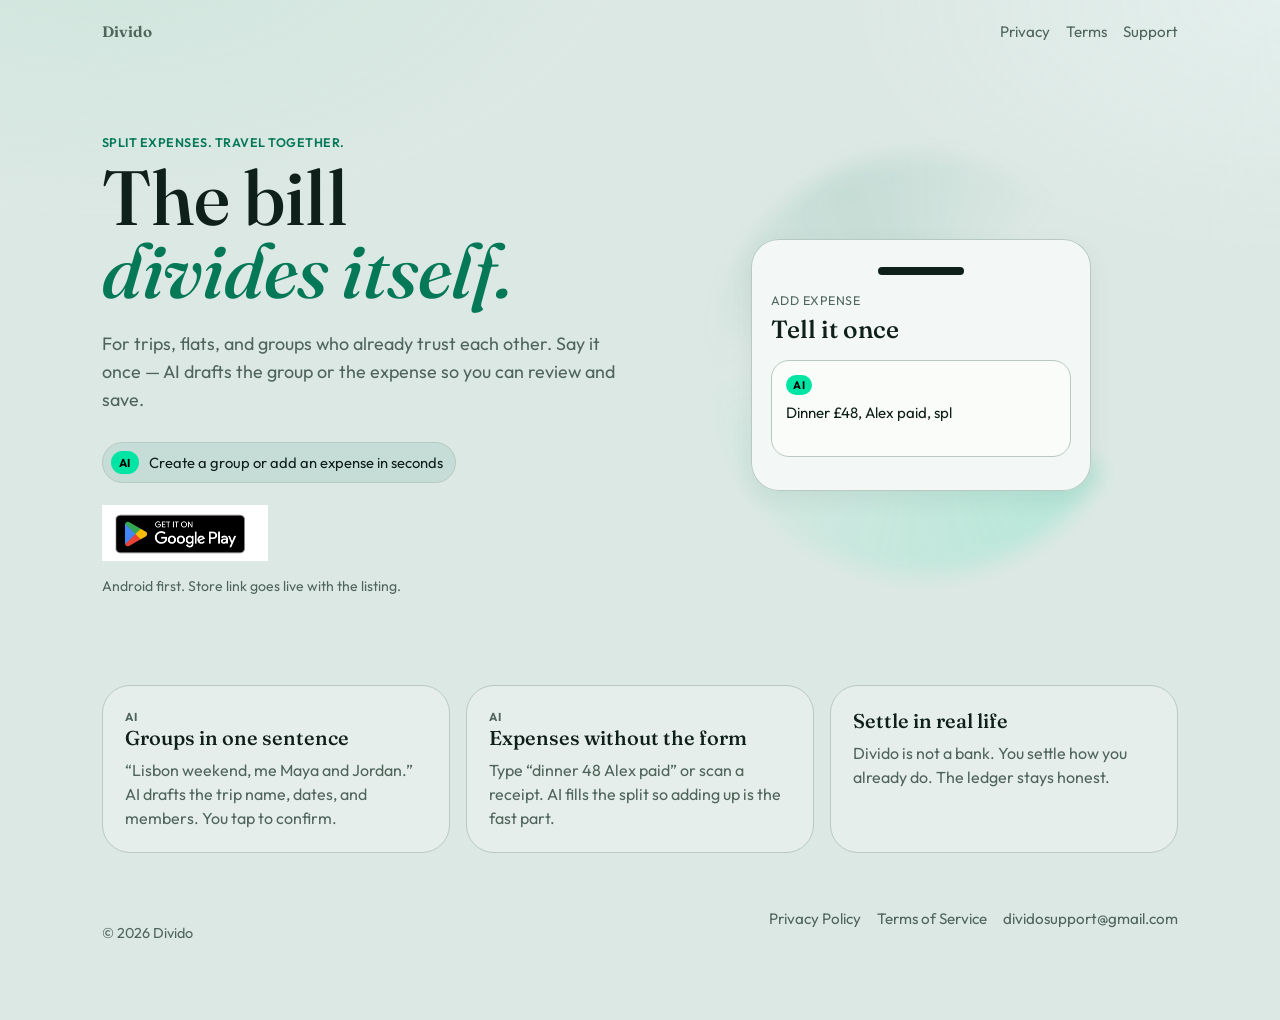
==== index.html @ 150882b4 "Use the official Google Play badge on the landing page. Co-authored-by: Cursor <cursoragent@cursor.c" ====
<!DOCTYPE html>
<html lang="en">
  <head>
    <meta charset="utf-8" />
    <meta name="viewport" content="width=device-width, initial-scale=1" />
    <title>Divido — Split expenses. Travel together.</title>
    <meta
      name="description"
      content="Divido is a bill-splitting app for trips, flats, and groups. Split fairly. Settle outside the app."
    />
    <link rel="preconnect" href="https://fonts.googleapis.com" />
    <link rel="preconnect" href="https://fonts.gstatic.com" crossorigin />
    <link
      href="https://fonts.googleapis.com/css2?family=Fraunces:opsz,wght@9..144,520;9..144,640&family=Outfit:wght@400;500;600&display=swap"
      rel="stylesheet"
    />
    <script type="module" crossorigin src="/assets/index-CpIBKM9p.js"></script>
    <link rel="stylesheet" crossorigin href="/assets/index-DU4WH958.css">
  </head>
  <body>
    <div id="root"></div>
  </body>
</html>
---- assets/index-DU4WH958.css ----
:root{--bg: #dce8e4;--bg-mid: #cfe6dd;--bg-soft: #e3efec;--raised: #eaf2ef;--surface: #f3f8f6;--surface-strong: #fafcfa;--surface-muted: #cddcd6;--ink: #0f1f1a;--muted: #4f655c;--line: #b7c9c1;--primary: #047857;--mint: #00e5a3;--cta-label: #000000;--accent-soft: rgba(4, 120, 87, .1);--glass: rgba(234, 242, 239, .72);--shadow: #2f4a40;--max: 1120px}*{box-sizing:border-box}html,body{margin:0;min-height:100%;background:radial-gradient(920px 520px at 8% -8%,var(--bg-mid),transparent 58%),radial-gradient(820px 480px at 100% 0%,var(--bg-soft),transparent 52%),var(--bg);color:var(--ink);font-family:Outfit,system-ui,sans-serif}#root{min-height:100vh}a{color:var(--primary)}.page{max-width:var(--max);margin:0 auto;padding:22px 22px 64px}.nav{display:flex;align-items:center;justify-content:space-between;gap:16px}.mark{font-family:Fraunces,Georgia,serif;font-size:1.45rem;font-weight:640;color:var(--ink);text-decoration:none}.nav nav,.foot nav{display:flex;flex-wrap:wrap;gap:16px}.nav a,.foot a{color:var(--muted);text-decoration:none;font-size:.95rem}.nav a:hover,.foot a:hover{color:var(--ink)}.hero{display:grid;grid-template-columns:1fr 1fr;gap:48px;align-items:center;padding:64px 0 48px}.eyebrow{margin:0 0 12px;letter-spacing:.04em;text-transform:uppercase;font-size:.78rem;color:var(--primary);font-weight:600}h1{margin:0;font-family:Fraunces,Georgia,serif;font-size:clamp(2.7rem,6vw,5.1rem);line-height:.95;font-weight:520}h1 span{display:block;font-style:italic;color:var(--primary)}.lede{max-width:34rem;margin:22px 0 28px;font-size:1.12rem;line-height:1.55;color:var(--muted)}.cta-note{margin:12px 0 0;color:var(--muted);font-size:.88rem}.ai-pill{display:inline-flex;align-items:center;gap:10px;margin:0 0 22px;padding:8px 12px 8px 8px;border-radius:999px;background:var(--accent-soft);border:1px solid var(--line);color:var(--ink);font-size:.92rem}.ai-pill span{padding:4px 8px;border-radius:999px;background:var(--mint);color:var(--cta-label);font-size:.72rem;font-weight:700;letter-spacing:.04em;text-transform:uppercase}.point-kicker{margin:0 0 8px;color:var(--primary);font-size:.72rem;font-weight:700;letter-spacing:.06em;text-transform:uppercase}.play-link{display:inline-flex;line-height:0}.play-link.soon{cursor:default}.play-badge{height:56px;width:auto;display:block}.scene{position:relative;min-height:520px;display:grid;place-items:center}.orbit{position:absolute;width:420px;height:420px;border-radius:50%;background:conic-gradient(from 120deg,rgba(0,229,163,.18),transparent 42%,rgba(4,120,87,.1),transparent 78%);filter:blur(10px);animation:spin 18s linear infinite}.phone{position:relative;width:min(100%,340px);padding:28px 20px 22px;border-radius:28px;background:var(--surface);box-shadow:0 8px 22px #2f4a4014,inset 0 0 0 1px var(--line)}.notch{width:86px;height:8px;margin:0 auto 18px;border-radius:99px;background:#0f1f1a}.scene-kicker{margin:0;color:var(--muted);font-size:.78rem;letter-spacing:.04em;text-transform:uppercase}.scene-title{margin:6px 0 16px;font-family:Fraunces,Georgia,serif;font-size:1.55rem;font-weight:520}.composer{position:relative;min-height:92px;padding:12px 14px 14px;border-radius:18px;background:var(--surface-strong);border:1px solid var(--line)}.composer-label{display:inline-block;margin-bottom:8px;padding:3px 7px;border-radius:999px;background:var(--mint);color:var(--cta-label);font-size:.68rem;font-weight:700;letter-spacing:.05em;text-transform:uppercase}.composer p{margin:0;min-height:2.6em;color:var(--ink);font-size:.94rem;line-height:1.35}.caret{display:inline-block;width:2px;height:.95em;margin-left:1px;background:var(--primary);vertical-align:text-bottom;opacity:0}.caret.on{animation:blink .7s steps(1) infinite}.think{display:none;align-items:center;gap:6px;margin-top:10px;color:var(--muted);font-size:.78rem}.composer.think .think{display:flex}.think b{width:6px;height:6px;border-radius:50%;background:var(--primary);animation:pulse .9s ease-in-out infinite}.think b:nth-child(2){animation-delay:.12s;background:var(--mint)}.think b:nth-child(3){animation-delay:.24s}.think em{font-style:normal}.draft{display:grid;grid-template-columns:1fr 1fr;gap:8px;margin-top:12px;max-height:0;opacity:0;overflow:hidden;transition:max-height .45s ease,opacity .35s ease,margin .35s ease}.draft.show{max-height:180px;opacity:1}.field{padding:8px 10px;border-radius:14px;background:var(--raised);border:1px solid var(--line);transform:translateY(8px);opacity:0}.draft.show .field{animation:pop .45s ease forwards}.field small{display:block;color:var(--muted);font-size:.68rem;letter-spacing:.04em;text-transform:uppercase}.field strong{display:block;margin-top:2px;font-size:.86rem;font-weight:600}.shares{display:grid;gap:8px;margin-top:0;max-height:0;opacity:0;overflow:hidden;transition:max-height .4s ease,opacity .35s ease,margin .35s ease}.shares.show{margin-top:12px;max-height:180px;opacity:1}.share{display:flex;align-items:center;gap:10px;padding:8px 10px;border-radius:14px;background:var(--accent-soft);transform:translateY(8px);opacity:0}.shares.show .share{animation:pop .4s ease forwards}.shares.show .share-b{animation-delay:.1s}.shares.show .share-c{animation-delay:.2s}.share em{width:28px;height:28px;display:grid;place-items:center;border-radius:50%;background:var(--ink);color:var(--surface-strong);font-style:normal;font-size:.8rem}.share-b em{background:var(--primary)}.share-c em{background:var(--surface-muted);color:var(--ink)}.share span{display:flex;flex:1;justify-content:space-between;font-size:.9rem}.points{display:grid;grid-template-columns:repeat(3,1fr);gap:16px;margin-top:12px}.points article{padding:22px;border-radius:28px;background:var(--glass);border:1px solid var(--line)}.points h2{margin:0 0 8px;font-family:Fraunces,Georgia,serif;font-size:1.25rem;font-weight:520}.points p{margin:0;color:var(--muted);line-height:1.5}.foot{display:flex;justify-content:space-between;gap:16px;flex-wrap:wrap;margin-top:56px;color:var(--muted);font-size:.9rem}@keyframes spin{to{transform:rotate(1turn)}}@keyframes blink{50%{opacity:1}}@keyframes pulse{0%,to{transform:translateY(0);opacity:.35}50%{transform:translateY(-3px);opacity:1}}@keyframes pop{to{opacity:1;transform:translateY(0)}}@media(prefers-reduced-motion:reduce){.orbit,.caret,.think b,.draft.show .field,.shares.show .share{animation:none!important}.draft,.shares,.field,.share{opacity:1;max-height:none;transform:none}}@media(max-width:860px){.hero,.points{grid-template-columns:1fr}.hero{padding-top:36px}.scene{min-height:0}}
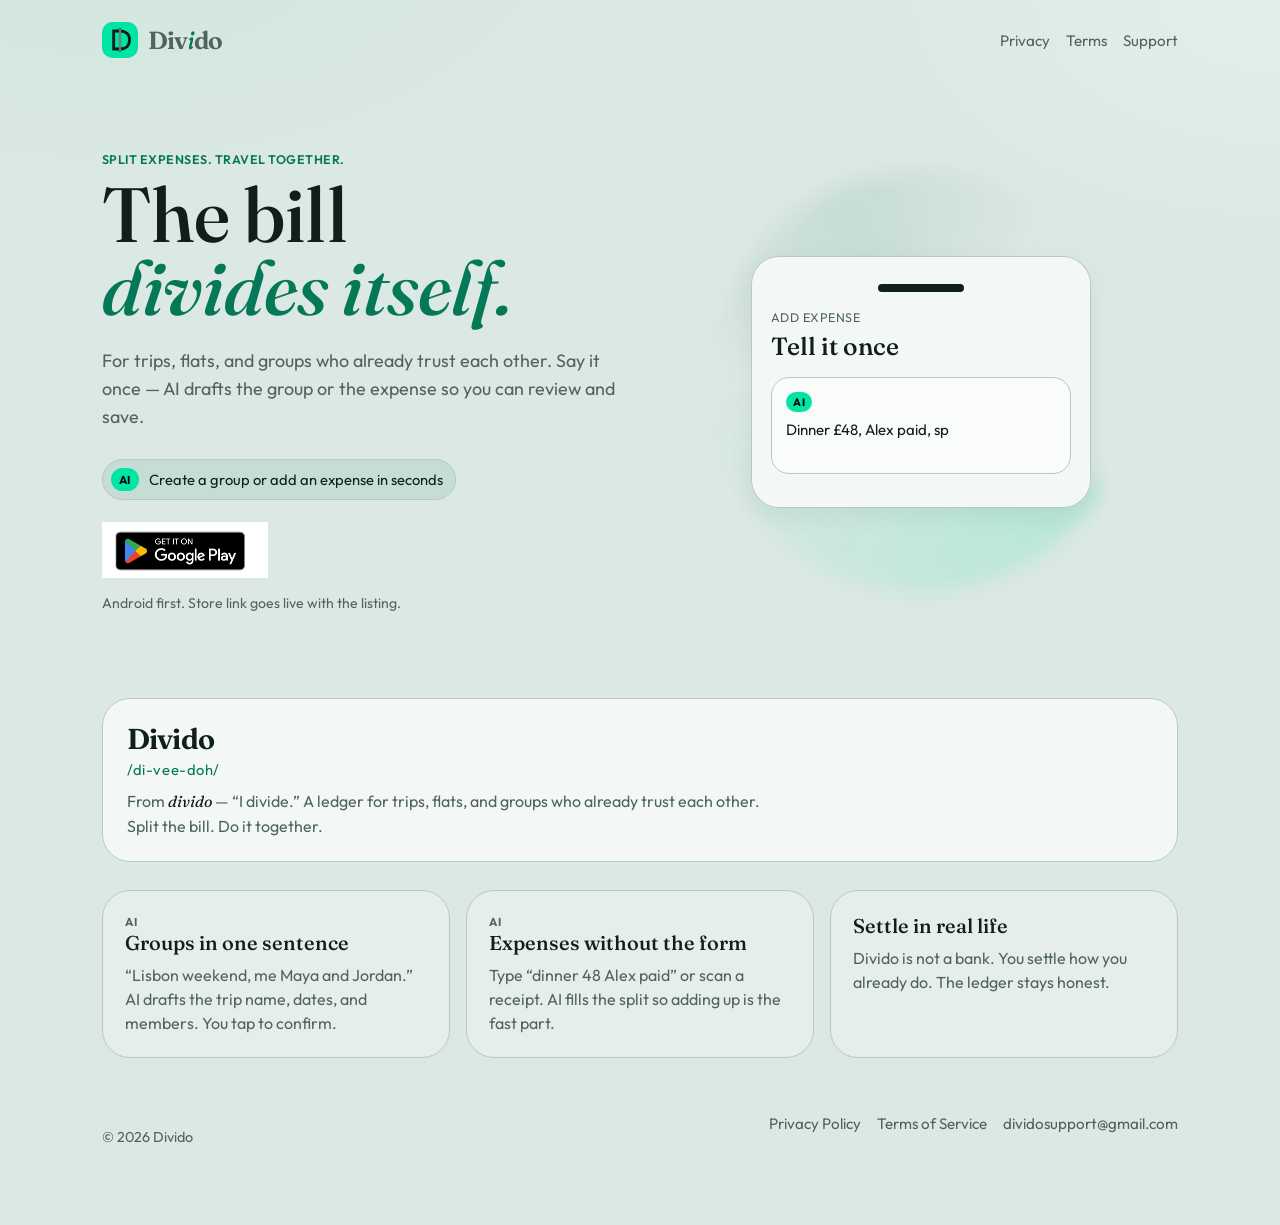
==== commit 5c71a7d0: "Add a split-D logo and define Divido on the landing page. Co-authored-by: Cursor <cursoragent@cursor" ====
--- a/index.html
+++ b/index.html
@@ -14,8 +14,8 @@
       href="https://fonts.googleapis.com/css2?family=Fraunces:opsz,wght@9..144,520;9..144,640&family=Outfit:wght@400;500;600&display=swap"
       rel="stylesheet"
     />
-    <script type="module" crossorigin src="/assets/index-CpIBKM9p.js"></script>
-    <link rel="stylesheet" crossorigin href="/assets/index-DU4WH958.css">
+    <script type="module" crossorigin src="/assets/index-DtiB957g.js"></script>
+    <link rel="stylesheet" crossorigin href="/assets/index-DSAObdF3.css">
   </head>
   <body>
     <div id="root"></div>
--- a/assets/index-DSAObdF3.css
+++ b/assets/index-DSAObdF3.css
@@ -0,0 +1 @@
+:root{--bg: #dce8e4;--bg-mid: #cfe6dd;--bg-soft: #e3efec;--raised: #eaf2ef;--surface: #f3f8f6;--surface-strong: #fafcfa;--surface-muted: #cddcd6;--ink: #0f1f1a;--muted: #4f655c;--line: #b7c9c1;--primary: #047857;--mint: #00e5a3;--cta-label: #000000;--accent-soft: rgba(4, 120, 87, .1);--glass: rgba(234, 242, 239, .72);--shadow: #2f4a40;--max: 1120px}*{box-sizing:border-box}html,body{margin:0;min-height:100%;background:radial-gradient(920px 520px at 8% -8%,var(--bg-mid),transparent 58%),radial-gradient(820px 480px at 100% 0%,var(--bg-soft),transparent 52%),var(--bg);color:var(--ink);font-family:Outfit,system-ui,sans-serif}#root{min-height:100vh}a{color:var(--primary)}.page{max-width:var(--max);margin:0 auto;padding:22px 22px 64px}.nav{display:flex;align-items:center;justify-content:space-between;gap:16px}.logo{display:inline-flex;align-items:center;gap:10px;color:var(--ink);text-decoration:none}.logo-mark{width:36px;height:36px;flex:0 0 auto}.logo-word{font-family:Fraunces,Georgia,serif;font-size:1.55rem;font-weight:640;letter-spacing:-.04em;line-height:1}.logo-word span{display:inline-block;color:var(--primary);font-style:italic;transform:scaleX(.72)}.nav nav,.foot nav{display:flex;flex-wrap:wrap;gap:16px}.nav a,.foot a{color:var(--muted);text-decoration:none;font-size:.95rem}.nav a:hover,.foot a:hover{color:var(--ink)}.hero{display:grid;grid-template-columns:1fr 1fr;gap:48px;align-items:center;padding:64px 0 48px}.eyebrow{margin:0 0 12px;letter-spacing:.04em;text-transform:uppercase;font-size:.78rem;color:var(--primary);font-weight:600}h1{margin:0;font-family:Fraunces,Georgia,serif;font-size:clamp(2.7rem,6vw,5.1rem);line-height:.95;font-weight:520}h1 span{display:block;font-style:italic;color:var(--primary)}.lede{max-width:34rem;margin:22px 0 28px;font-size:1.12rem;line-height:1.55;color:var(--muted)}.cta-note{margin:12px 0 0;color:var(--muted);font-size:.88rem}.ai-pill{display:inline-flex;align-items:center;gap:10px;margin:0 0 22px;padding:8px 12px 8px 8px;border-radius:999px;background:var(--accent-soft);border:1px solid var(--line);color:var(--ink);font-size:.92rem}.ai-pill span{padding:4px 8px;border-radius:999px;background:var(--mint);color:var(--cta-label);font-size:.72rem;font-weight:700;letter-spacing:.04em;text-transform:uppercase}.point-kicker{margin:0 0 8px;color:var(--primary);font-size:.72rem;font-weight:700;letter-spacing:.06em;text-transform:uppercase}.play-link{display:inline-flex;line-height:0}.play-link.soon{cursor:default}.play-badge{height:56px;width:auto;display:block}.scene{position:relative;min-height:520px;display:grid;place-items:center}.orbit{position:absolute;width:420px;height:420px;border-radius:50%;background:conic-gradient(from 120deg,rgba(0,229,163,.18),transparent 42%,rgba(4,120,87,.1),transparent 78%);filter:blur(10px);animation:spin 18s linear infinite}.phone{position:relative;width:min(100%,340px);padding:28px 20px 22px;border-radius:28px;background:var(--surface);box-shadow:0 8px 22px #2f4a4014,inset 0 0 0 1px var(--line)}.notch{width:86px;height:8px;margin:0 auto 18px;border-radius:99px;background:#0f1f1a}.scene-kicker{margin:0;color:var(--muted);font-size:.78rem;letter-spacing:.04em;text-transform:uppercase}.scene-title{margin:6px 0 16px;font-family:Fraunces,Georgia,serif;font-size:1.55rem;font-weight:520}.composer{position:relative;min-height:92px;padding:12px 14px 14px;border-radius:18px;background:var(--surface-strong);border:1px solid var(--line)}.composer-label{display:inline-block;margin-bottom:8px;padding:3px 7px;border-radius:999px;background:var(--mint);color:var(--cta-label);font-size:.68rem;font-weight:700;letter-spacing:.05em;text-transform:uppercase}.composer p{margin:0;min-height:2.6em;color:var(--ink);font-size:.94rem;line-height:1.35}.caret{display:inline-block;width:2px;height:.95em;margin-left:1px;background:var(--primary);vertical-align:text-bottom;opacity:0}.caret.on{animation:blink .7s steps(1) infinite}.think{display:none;align-items:center;gap:6px;margin-top:10px;color:var(--muted);font-size:.78rem}.composer.think .think{display:flex}.think b{width:6px;height:6px;border-radius:50%;background:var(--primary);animation:pulse .9s ease-in-out infinite}.think b:nth-child(2){animation-delay:.12s;background:var(--mint)}.think b:nth-child(3){animation-delay:.24s}.think em{font-style:normal}.draft{display:grid;grid-template-columns:1fr 1fr;gap:8px;margin-top:12px;max-height:0;opacity:0;overflow:hidden;transition:max-height .45s ease,opacity .35s ease,margin .35s ease}.draft.show{max-height:180px;opacity:1}.field{padding:8px 10px;border-radius:14px;background:var(--raised);border:1px solid var(--line);transform:translateY(8px);opacity:0}.draft.show .field{animation:pop .45s ease forwards}.field small{display:block;color:var(--muted);font-size:.68rem;letter-spacing:.04em;text-transform:uppercase}.field strong{display:block;margin-top:2px;font-size:.86rem;font-weight:600}.shares{display:grid;gap:8px;margin-top:0;max-height:0;opacity:0;overflow:hidden;transition:max-height .4s ease,opacity .35s ease,margin .35s ease}.shares.show{margin-top:12px;max-height:180px;opacity:1}.share{display:flex;align-items:center;gap:10px;padding:8px 10px;border-radius:14px;background:var(--accent-soft);transform:translateY(8px);opacity:0}.shares.show .share{animation:pop .4s ease forwards}.shares.show .share-b{animation-delay:.1s}.shares.show .share-c{animation-delay:.2s}.share em{width:28px;height:28px;display:grid;place-items:center;border-radius:50%;background:var(--ink);color:var(--surface-strong);font-style:normal;font-size:.8rem}.share-b em{background:var(--primary)}.share-c em{background:var(--surface-muted);color:var(--ink)}.share span{display:flex;flex:1;justify-content:space-between;font-size:.9rem}.define{margin:8px 0 28px;padding:22px 24px;border-radius:28px;background:var(--surface);border:1px solid var(--line)}.define-name{margin:0;font-family:Fraunces,Georgia,serif;font-size:1.8rem;font-weight:640;letter-spacing:-.03em}.define-say{margin:4px 0 10px;color:var(--primary);font-size:.92rem;letter-spacing:.04em}.define p:last-child{margin:0;max-width:40rem;color:var(--muted);line-height:1.55}.define em{font-family:Fraunces,Georgia,serif;color:var(--ink)}.points{display:grid;grid-template-columns:repeat(3,1fr);gap:16px;margin-top:12px}.points article{padding:22px;border-radius:28px;background:var(--glass);border:1px solid var(--line)}.points h2{margin:0 0 8px;font-family:Fraunces,Georgia,serif;font-size:1.25rem;font-weight:520}.points p{margin:0;color:var(--muted);line-height:1.5}.foot{display:flex;justify-content:space-between;gap:16px;flex-wrap:wrap;margin-top:56px;color:var(--muted);font-size:.9rem}@keyframes spin{to{transform:rotate(1turn)}}@keyframes blink{50%{opacity:1}}@keyframes pulse{0%,to{transform:translateY(0);opacity:.35}50%{transform:translateY(-3px);opacity:1}}@keyframes pop{to{opacity:1;transform:translateY(0)}}@media(prefers-reduced-motion:reduce){.orbit,.caret,.think b,.draft.show .field,.shares.show .share{animation:none!important}.draft,.shares,.field,.share{opacity:1;max-height:none;transform:none}}@media(max-width:860px){.hero,.points{grid-template-columns:1fr}.hero{padding-top:36px}.scene{min-height:0}}
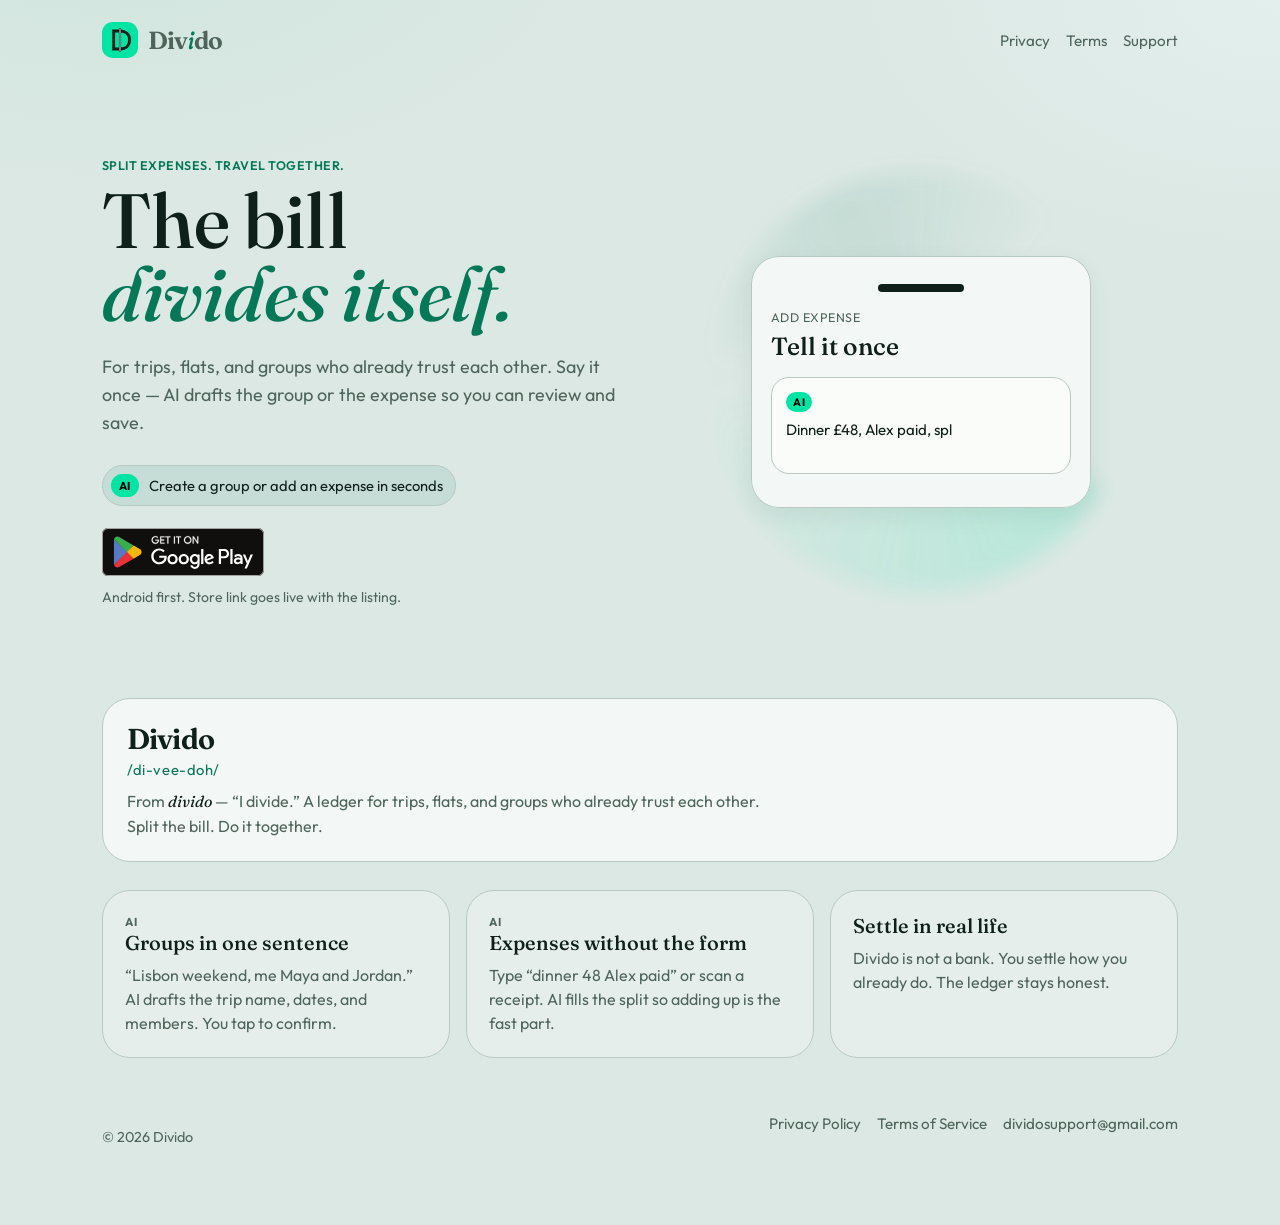
==== commit 2468225b: "Replace padded Play screenshot with a compact official badge. Co-authored-by: Cursor <cursoragent@cu" ====
--- a/index.html
+++ b/index.html
@@ -14,8 +14,8 @@
       href="https://fonts.googleapis.com/css2?family=Fraunces:opsz,wght@9..144,520;9..144,640&family=Outfit:wght@400;500;600&display=swap"
       rel="stylesheet"
     />
-    <script type="module" crossorigin src="/assets/index-DtiB957g.js"></script>
-    <link rel="stylesheet" crossorigin href="/assets/index-DSAObdF3.css">
+    <script type="module" crossorigin src="/assets/index-B16Op14g.js"></script>
+    <link rel="stylesheet" crossorigin href="/assets/index-BEwsFhiG.css">
   </head>
   <body>
     <div id="root"></div>
--- a/assets/index-BEwsFhiG.css
+++ b/assets/index-BEwsFhiG.css
@@ -0,0 +1 @@
+:root{--bg: #dce8e4;--bg-mid: #cfe6dd;--bg-soft: #e3efec;--raised: #eaf2ef;--surface: #f3f8f6;--surface-strong: #fafcfa;--surface-muted: #cddcd6;--ink: #0f1f1a;--muted: #4f655c;--line: #b7c9c1;--primary: #047857;--mint: #00e5a3;--cta-label: #000000;--accent-soft: rgba(4, 120, 87, .1);--glass: rgba(234, 242, 239, .72);--shadow: #2f4a40;--max: 1120px}*{box-sizing:border-box}html,body{margin:0;min-height:100%;background:radial-gradient(920px 520px at 8% -8%,var(--bg-mid),transparent 58%),radial-gradient(820px 480px at 100% 0%,var(--bg-soft),transparent 52%),var(--bg);color:var(--ink);font-family:Outfit,system-ui,sans-serif}#root{min-height:100vh}a{color:var(--primary)}.page{max-width:var(--max);margin:0 auto;padding:22px 22px 64px}.nav{display:flex;align-items:center;justify-content:space-between;gap:16px}.logo{display:inline-flex;align-items:center;gap:10px;color:var(--ink);text-decoration:none}.logo-mark{width:36px;height:36px;flex:0 0 auto}.logo-word{font-family:Fraunces,Georgia,serif;font-size:1.55rem;font-weight:640;letter-spacing:-.04em;line-height:1}.logo-word span{display:inline-block;color:var(--primary);font-style:italic;transform:scaleX(.72)}.nav nav,.foot nav{display:flex;flex-wrap:wrap;gap:16px}.nav a,.foot a{color:var(--muted);text-decoration:none;font-size:.95rem}.nav a:hover,.foot a:hover{color:var(--ink)}.hero{display:grid;grid-template-columns:1fr 1fr;gap:48px;align-items:center;padding:64px 0 48px}.eyebrow{margin:0 0 12px;letter-spacing:.04em;text-transform:uppercase;font-size:.78rem;color:var(--primary);font-weight:600}h1{margin:0;font-family:Fraunces,Georgia,serif;font-size:clamp(2.7rem,6vw,5.1rem);line-height:.95;font-weight:520}h1 span{display:block;font-style:italic;color:var(--primary)}.lede{max-width:34rem;margin:22px 0 28px;font-size:1.12rem;line-height:1.55;color:var(--muted)}.cta-note{margin:8px 0 0;color:var(--muted);font-size:.88rem}.ai-pill{display:inline-flex;align-items:center;gap:10px;margin:0 0 22px;padding:8px 12px 8px 8px;border-radius:999px;background:var(--accent-soft);border:1px solid var(--line);color:var(--ink);font-size:.92rem}.ai-pill span{padding:4px 8px;border-radius:999px;background:var(--mint);color:var(--cta-label);font-size:.72rem;font-weight:700;letter-spacing:.04em;text-transform:uppercase}.point-kicker{margin:0 0 8px;color:var(--primary);font-size:.72rem;font-weight:700;letter-spacing:.06em;text-transform:uppercase}.play-link{display:inline-flex;line-height:0}.play-link.soon{cursor:default}.play-badge{display:block;height:48px;width:auto}.scene{position:relative;min-height:520px;display:grid;place-items:center}.orbit{position:absolute;width:420px;height:420px;border-radius:50%;background:conic-gradient(from 120deg,rgba(0,229,163,.18),transparent 42%,rgba(4,120,87,.1),transparent 78%);filter:blur(10px);animation:spin 18s linear infinite}.phone{position:relative;width:min(100%,340px);padding:28px 20px 22px;border-radius:28px;background:var(--surface);box-shadow:0 8px 22px #2f4a4014,inset 0 0 0 1px var(--line)}.notch{width:86px;height:8px;margin:0 auto 18px;border-radius:99px;background:#0f1f1a}.scene-kicker{margin:0;color:var(--muted);font-size:.78rem;letter-spacing:.04em;text-transform:uppercase}.scene-title{margin:6px 0 16px;font-family:Fraunces,Georgia,serif;font-size:1.55rem;font-weight:520}.composer{position:relative;min-height:92px;padding:12px 14px 14px;border-radius:18px;background:var(--surface-strong);border:1px solid var(--line)}.composer-label{display:inline-block;margin-bottom:8px;padding:3px 7px;border-radius:999px;background:var(--mint);color:var(--cta-label);font-size:.68rem;font-weight:700;letter-spacing:.05em;text-transform:uppercase}.composer p{margin:0;min-height:2.6em;color:var(--ink);font-size:.94rem;line-height:1.35}.caret{display:inline-block;width:2px;height:.95em;margin-left:1px;background:var(--primary);vertical-align:text-bottom;opacity:0}.caret.on{animation:blink .7s steps(1) infinite}.think{display:none;align-items:center;gap:6px;margin-top:10px;color:var(--muted);font-size:.78rem}.composer.think .think{display:flex}.think b{width:6px;height:6px;border-radius:50%;background:var(--primary);animation:pulse .9s ease-in-out infinite}.think b:nth-child(2){animation-delay:.12s;background:var(--mint)}.think b:nth-child(3){animation-delay:.24s}.think em{font-style:normal}.draft{display:grid;grid-template-columns:1fr 1fr;gap:8px;margin-top:12px;max-height:0;opacity:0;overflow:hidden;transition:max-height .45s ease,opacity .35s ease,margin .35s ease}.draft.show{max-height:180px;opacity:1}.field{padding:8px 10px;border-radius:14px;background:var(--raised);border:1px solid var(--line);transform:translateY(8px);opacity:0}.draft.show .field{animation:pop .45s ease forwards}.field small{display:block;color:var(--muted);font-size:.68rem;letter-spacing:.04em;text-transform:uppercase}.field strong{display:block;margin-top:2px;font-size:.86rem;font-weight:600}.shares{display:grid;gap:8px;margin-top:0;max-height:0;opacity:0;overflow:hidden;transition:max-height .4s ease,opacity .35s ease,margin .35s ease}.shares.show{margin-top:12px;max-height:180px;opacity:1}.share{display:flex;align-items:center;gap:10px;padding:8px 10px;border-radius:14px;background:var(--accent-soft);transform:translateY(8px);opacity:0}.shares.show .share{animation:pop .4s ease forwards}.shares.show .share-b{animation-delay:.1s}.shares.show .share-c{animation-delay:.2s}.share em{width:28px;height:28px;display:grid;place-items:center;border-radius:50%;background:var(--ink);color:var(--surface-strong);font-style:normal;font-size:.8rem}.share-b em{background:var(--primary)}.share-c em{background:var(--surface-muted);color:var(--ink)}.share span{display:flex;flex:1;justify-content:space-between;font-size:.9rem}.define{margin:8px 0 28px;padding:22px 24px;border-radius:28px;background:var(--surface);border:1px solid var(--line)}.define-name{margin:0;font-family:Fraunces,Georgia,serif;font-size:1.8rem;font-weight:640;letter-spacing:-.03em}.define-say{margin:4px 0 10px;color:var(--primary);font-size:.92rem;letter-spacing:.04em}.define p:last-child{margin:0;max-width:40rem;color:var(--muted);line-height:1.55}.define em{font-family:Fraunces,Georgia,serif;color:var(--ink)}.points{display:grid;grid-template-columns:repeat(3,1fr);gap:16px;margin-top:12px}.points article{padding:22px;border-radius:28px;background:var(--glass);border:1px solid var(--line)}.points h2{margin:0 0 8px;font-family:Fraunces,Georgia,serif;font-size:1.25rem;font-weight:520}.points p{margin:0;color:var(--muted);line-height:1.5}.foot{display:flex;justify-content:space-between;gap:16px;flex-wrap:wrap;margin-top:56px;color:var(--muted);font-size:.9rem}@keyframes spin{to{transform:rotate(1turn)}}@keyframes blink{50%{opacity:1}}@keyframes pulse{0%,to{transform:translateY(0);opacity:.35}50%{transform:translateY(-3px);opacity:1}}@keyframes pop{to{opacity:1;transform:translateY(0)}}@media(prefers-reduced-motion:reduce){.orbit,.caret,.think b,.draft.show .field,.shares.show .share{animation:none!important}.draft,.shares,.field,.share{opacity:1;max-height:none;transform:none}}@media(max-width:860px){.hero,.points{grid-template-columns:1fr}.hero{padding-top:36px}.scene{min-height:0}}
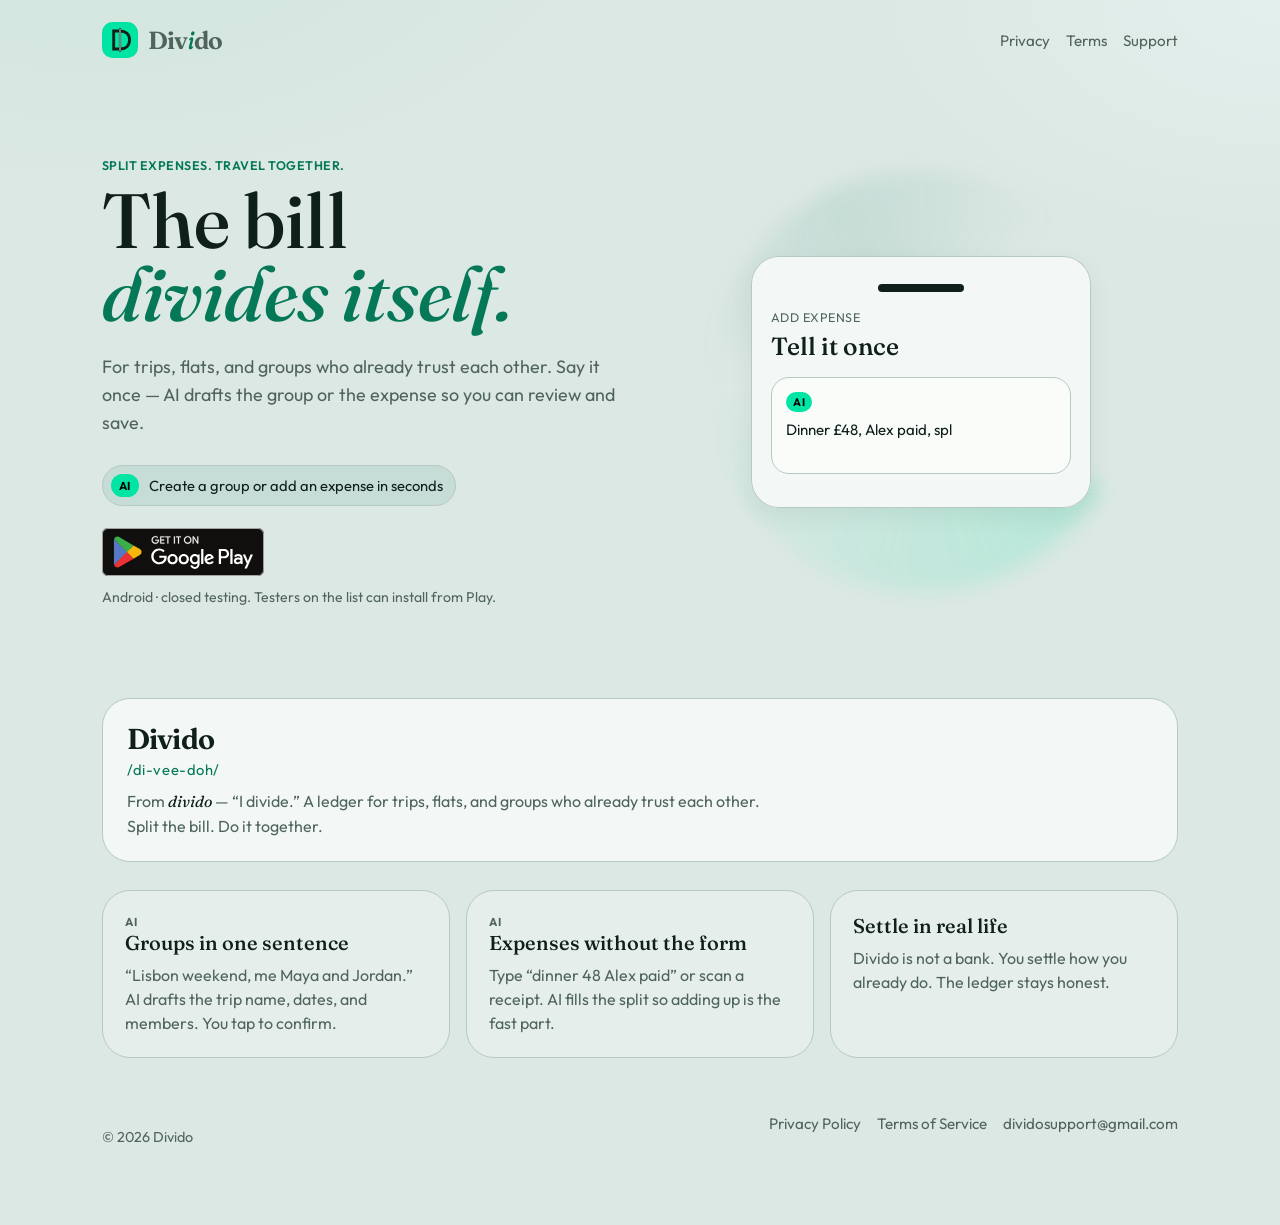
==== commit cecf406b: "Link the Play badge to the closed-test listing. Co-authored-by: Cursor <cursoragent@cursor.com>" ====
--- a/index.html
+++ b/index.html
@@ -4,6 +4,7 @@
     <meta charset="utf-8" />
     <meta name="viewport" content="width=device-width, initial-scale=1" />
     <title>Divido — Split expenses. Travel together.</title>
+    <link rel="icon" type="image/png" href="/favicon.png" />
     <meta
       name="description"
       content="Divido is a bill-splitting app for trips, flats, and groups. Split fairly. Settle outside the app."
@@ -14,7 +15,7 @@
       href="https://fonts.googleapis.com/css2?family=Fraunces:opsz,wght@9..144,520;9..144,640&family=Outfit:wght@400;500;600&display=swap"
       rel="stylesheet"
     />
-    <script type="module" crossorigin src="/assets/index-B16Op14g.js"></script>
+    <script type="module" crossorigin src="/assets/index-uz95xj4g.js"></script>
     <link rel="stylesheet" crossorigin href="/assets/index-BEwsFhiG.css">
   </head>
   <body>
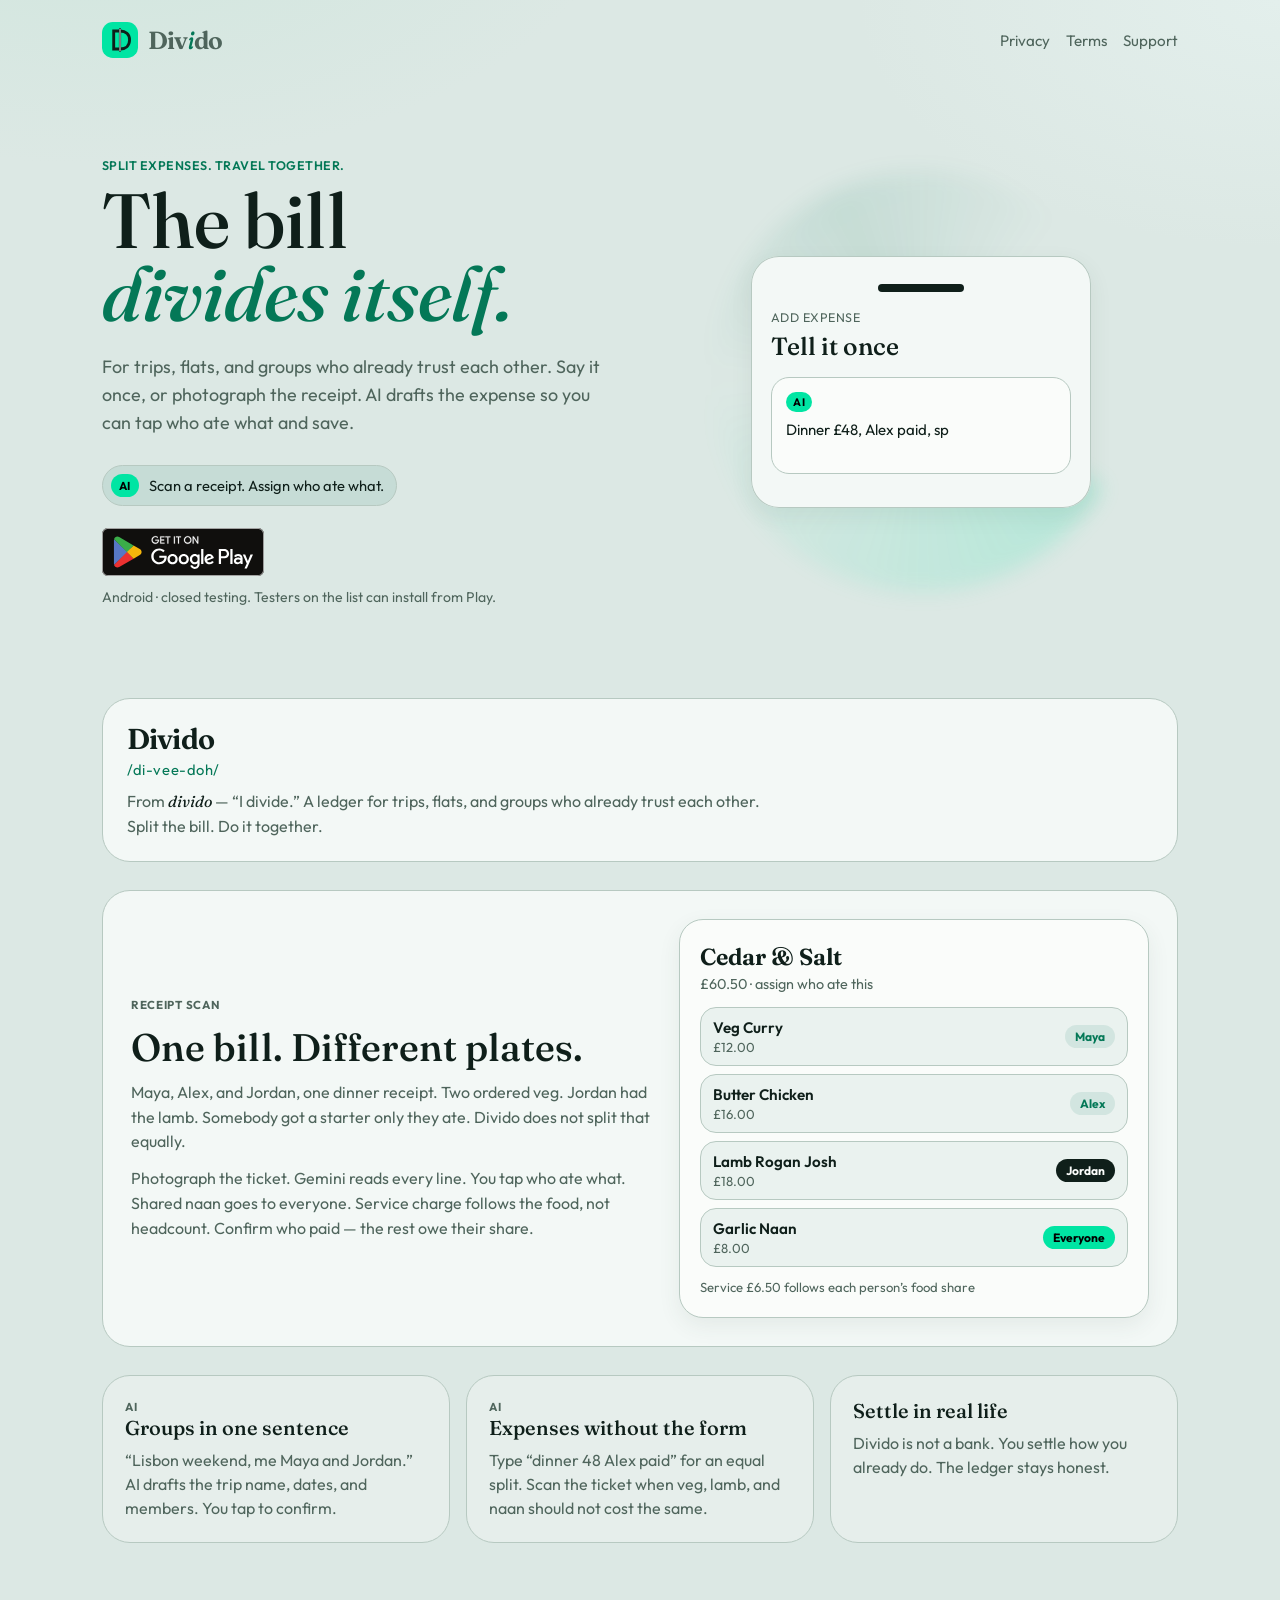
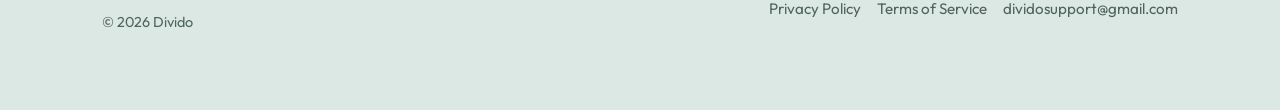
==== commit 8dc7fecc: "Advertise receipt scan on the Divido homepage. Co-authored-by: Cursor <cursoragent@cursor.com>" ====
--- a/index.html
+++ b/index.html
@@ -3,11 +3,11 @@
   <head>
     <meta charset="utf-8" />
     <meta name="viewport" content="width=device-width, initial-scale=1" />
-    <title>Divido — Split expenses. Travel together.</title>
+    <title>Divido — Scan the receipt. Split who ate what.</title>
     <link rel="icon" type="image/png" href="/favicon.png" />
     <meta
       name="description"
-      content="Divido is a bill-splitting app for trips, flats, and groups. Split fairly. Settle outside the app."
+      content="Divido splits group bills for trips and flats. Scan a receipt, tap who ate each line, and settle outside the app."
     />
     <link rel="preconnect" href="https://fonts.googleapis.com" />
     <link rel="preconnect" href="https://fonts.gstatic.com" crossorigin />
@@ -15,8 +15,8 @@
       href="https://fonts.googleapis.com/css2?family=Fraunces:opsz,wght@9..144,520;9..144,640&family=Outfit:wght@400;500;600&display=swap"
       rel="stylesheet"
     />
-    <script type="module" crossorigin src="/assets/index-uz95xj4g.js"></script>
-    <link rel="stylesheet" crossorigin href="/assets/index-BEwsFhiG.css">
+    <script type="module" crossorigin src="/assets/index-BtmWlCd2.js"></script>
+    <link rel="stylesheet" crossorigin href="/assets/index-9GoBuATi.css">
   </head>
   <body>
     <div id="root"></div>
--- a/assets/index-9GoBuATi.css
+++ b/assets/index-9GoBuATi.css
@@ -0,0 +1 @@
+:root{--bg: #dce8e4;--bg-mid: #cfe6dd;--bg-soft: #e3efec;--raised: #eaf2ef;--surface: #f3f8f6;--surface-strong: #fafcfa;--surface-muted: #cddcd6;--ink: #0f1f1a;--muted: #4f655c;--line: #b7c9c1;--primary: #047857;--mint: #00e5a3;--cta-label: #000000;--accent-soft: rgba(4, 120, 87, .1);--glass: rgba(234, 242, 239, .72);--shadow: #2f4a40;--max: 1120px}*{box-sizing:border-box}html,body{margin:0;min-height:100%;background:radial-gradient(920px 520px at 8% -8%,var(--bg-mid),transparent 58%),radial-gradient(820px 480px at 100% 0%,var(--bg-soft),transparent 52%),var(--bg);color:var(--ink);font-family:Outfit,system-ui,sans-serif}#root{min-height:100vh}a{color:var(--primary)}.page{max-width:var(--max);margin:0 auto;padding:22px 22px 64px}.nav{display:flex;align-items:center;justify-content:space-between;gap:16px}.logo{display:inline-flex;align-items:center;gap:10px;color:var(--ink);text-decoration:none}.logo-mark{width:36px;height:36px;flex:0 0 auto}.logo-word{font-family:Fraunces,Georgia,serif;font-size:1.55rem;font-weight:640;letter-spacing:-.04em;line-height:1}.logo-word span{display:inline-block;color:var(--primary);font-style:italic;transform:scaleX(.72)}.nav nav,.foot nav{display:flex;flex-wrap:wrap;gap:16px}.nav a,.foot a{color:var(--muted);text-decoration:none;font-size:.95rem}.nav a:hover,.foot a:hover{color:var(--ink)}.hero{display:grid;grid-template-columns:1fr 1fr;gap:48px;align-items:center;padding:64px 0 48px}.eyebrow{margin:0 0 12px;letter-spacing:.04em;text-transform:uppercase;font-size:.78rem;color:var(--primary);font-weight:600}h1{margin:0;font-family:Fraunces,Georgia,serif;font-size:clamp(2.7rem,6vw,5.1rem);line-height:.95;font-weight:520}h1 span{display:block;font-style:italic;color:var(--primary)}.lede{max-width:34rem;margin:22px 0 28px;font-size:1.12rem;line-height:1.55;color:var(--muted)}.cta-note{margin:8px 0 0;color:var(--muted);font-size:.88rem}.ai-pill{display:inline-flex;align-items:center;gap:10px;margin:0 0 22px;padding:8px 12px 8px 8px;border-radius:999px;background:var(--accent-soft);border:1px solid var(--line);color:var(--ink);font-size:.92rem}.ai-pill span{padding:4px 8px;border-radius:999px;background:var(--mint);color:var(--cta-label);font-size:.72rem;font-weight:700;letter-spacing:.04em;text-transform:uppercase}.point-kicker{margin:0 0 8px;color:var(--primary);font-size:.72rem;font-weight:700;letter-spacing:.06em;text-transform:uppercase}.play-link{display:inline-flex;line-height:0}.play-link.soon{cursor:default}.play-badge{display:block;height:48px;width:auto}.scene{position:relative;min-height:520px;display:grid;place-items:center}.orbit{position:absolute;width:420px;height:420px;border-radius:50%;background:conic-gradient(from 120deg,rgba(0,229,163,.18),transparent 42%,rgba(4,120,87,.1),transparent 78%);filter:blur(10px);animation:spin 18s linear infinite}.phone{position:relative;width:min(100%,340px);padding:28px 20px 22px;border-radius:28px;background:var(--surface);box-shadow:0 8px 22px #2f4a4014,inset 0 0 0 1px var(--line)}.notch{width:86px;height:8px;margin:0 auto 18px;border-radius:99px;background:#0f1f1a}.scene-kicker{margin:0;color:var(--muted);font-size:.78rem;letter-spacing:.04em;text-transform:uppercase}.scene-title{margin:6px 0 16px;font-family:Fraunces,Georgia,serif;font-size:1.55rem;font-weight:520}.composer{position:relative;min-height:92px;padding:12px 14px 14px;border-radius:18px;background:var(--surface-strong);border:1px solid var(--line)}.composer-label{display:inline-block;margin-bottom:8px;padding:3px 7px;border-radius:999px;background:var(--mint);color:var(--cta-label);font-size:.68rem;font-weight:700;letter-spacing:.05em;text-transform:uppercase}.composer p{margin:0;min-height:2.6em;color:var(--ink);font-size:.94rem;line-height:1.35}.caret{display:inline-block;width:2px;height:.95em;margin-left:1px;background:var(--primary);vertical-align:text-bottom;opacity:0}.caret.on{animation:blink .7s steps(1) infinite}.think{display:none;align-items:center;gap:6px;margin-top:10px;color:var(--muted);font-size:.78rem}.composer.think .think{display:flex}.think b{width:6px;height:6px;border-radius:50%;background:var(--primary);animation:pulse .9s ease-in-out infinite}.think b:nth-child(2){animation-delay:.12s;background:var(--mint)}.think b:nth-child(3){animation-delay:.24s}.think em{font-style:normal}.draft{display:grid;grid-template-columns:1fr 1fr;gap:8px;margin-top:12px;max-height:0;opacity:0;overflow:hidden;transition:max-height .45s ease,opacity .35s ease,margin .35s ease}.draft.show{max-height:180px;opacity:1}.field{padding:8px 10px;border-radius:14px;background:var(--raised);border:1px solid var(--line);transform:translateY(8px);opacity:0}.draft.show .field{animation:pop .45s ease forwards}.field small{display:block;color:var(--muted);font-size:.68rem;letter-spacing:.04em;text-transform:uppercase}.field strong{display:block;margin-top:2px;font-size:.86rem;font-weight:600}.shares{display:grid;gap:8px;margin-top:0;max-height:0;opacity:0;overflow:hidden;transition:max-height .4s ease,opacity .35s ease,margin .35s ease}.shares.show{margin-top:12px;max-height:180px;opacity:1}.share{display:flex;align-items:center;gap:10px;padding:8px 10px;border-radius:14px;background:var(--accent-soft);transform:translateY(8px);opacity:0}.shares.show .share{animation:pop .4s ease forwards}.shares.show .share-b{animation-delay:.1s}.shares.show .share-c{animation-delay:.2s}.share em{width:28px;height:28px;display:grid;place-items:center;border-radius:50%;background:var(--ink);color:var(--surface-strong);font-style:normal;font-size:.8rem}.share-b em{background:var(--primary)}.share-c em{background:var(--surface-muted);color:var(--ink)}.share span{display:flex;flex:1;justify-content:space-between;font-size:.9rem}.define{margin:8px 0 28px;padding:22px 24px;border-radius:28px;background:var(--surface);border:1px solid var(--line)}.define-name{margin:0;font-family:Fraunces,Georgia,serif;font-size:1.8rem;font-weight:640;letter-spacing:-.03em}.define-say{margin:4px 0 10px;color:var(--primary);font-size:.92rem;letter-spacing:.04em}.define p:last-child{margin:0;max-width:40rem;color:var(--muted);line-height:1.55}.define em{font-family:Fraunces,Georgia,serif;color:var(--ink)}.receipt-feature{display:grid;grid-template-columns:1.05fr .95fr;gap:28px;align-items:center;margin:8px 0 28px;padding:28px;border-radius:28px;background:var(--surface);border:1px solid var(--line)}.receipt-copy h2{margin:0 0 12px;font-family:Fraunces,Georgia,serif;font-size:clamp(1.8rem,3vw,2.4rem);font-weight:520;line-height:1.1}.receipt-copy p{margin:0 0 12px;max-width:36rem;color:var(--muted);line-height:1.55}.receipt-copy p:last-child{margin-bottom:0}.receipt-card{padding:22px 20px;border-radius:24px;background:var(--surface-strong);border:1px solid var(--line);box-shadow:0 8px 22px #2f4a4014}.receipt-shop{margin:0;font-family:Fraunces,Georgia,serif;font-size:1.45rem;font-weight:640}.receipt-total{margin:4px 0 14px;color:var(--muted);font-size:.9rem}.receipt-card ul{list-style:none;margin:0;padding:0;display:grid;gap:8px}.receipt-card li{display:flex;align-items:center;justify-content:space-between;gap:12px;padding:10px 12px;border-radius:16px;background:var(--raised);border:1px solid var(--line)}.receipt-card li span{display:grid;gap:2px}.receipt-card li strong{font-size:.95rem;font-weight:600}.receipt-card li small{color:var(--muted);font-size:.82rem}.who{padding:4px 10px;border-radius:999px;background:var(--accent-soft);color:var(--primary);font-style:normal;font-size:.75rem;font-weight:700;white-space:nowrap}.who-c{background:var(--ink);color:var(--surface-strong)}.who-all{background:var(--mint);color:var(--cta-label)}.receipt-note{margin:12px 0 0;color:var(--muted);font-size:.82rem}.points{display:grid;grid-template-columns:repeat(3,1fr);gap:16px;margin-top:12px}.points article{padding:22px;border-radius:28px;background:var(--glass);border:1px solid var(--line)}.points h2{margin:0 0 8px;font-family:Fraunces,Georgia,serif;font-size:1.25rem;font-weight:520}.points p{margin:0;color:var(--muted);line-height:1.5}.foot{display:flex;justify-content:space-between;gap:16px;flex-wrap:wrap;margin-top:56px;color:var(--muted);font-size:.9rem}@keyframes spin{to{transform:rotate(1turn)}}@keyframes blink{50%{opacity:1}}@keyframes pulse{0%,to{transform:translateY(0);opacity:.35}50%{transform:translateY(-3px);opacity:1}}@keyframes pop{to{opacity:1;transform:translateY(0)}}@media(prefers-reduced-motion:reduce){.orbit,.caret,.think b,.draft.show .field,.shares.show .share{animation:none!important}.draft,.shares,.field,.share{opacity:1;max-height:none;transform:none}}@media(max-width:860px){.hero,.points,.receipt-feature{grid-template-columns:1fr}.hero{padding-top:36px}.scene{min-height:0}}
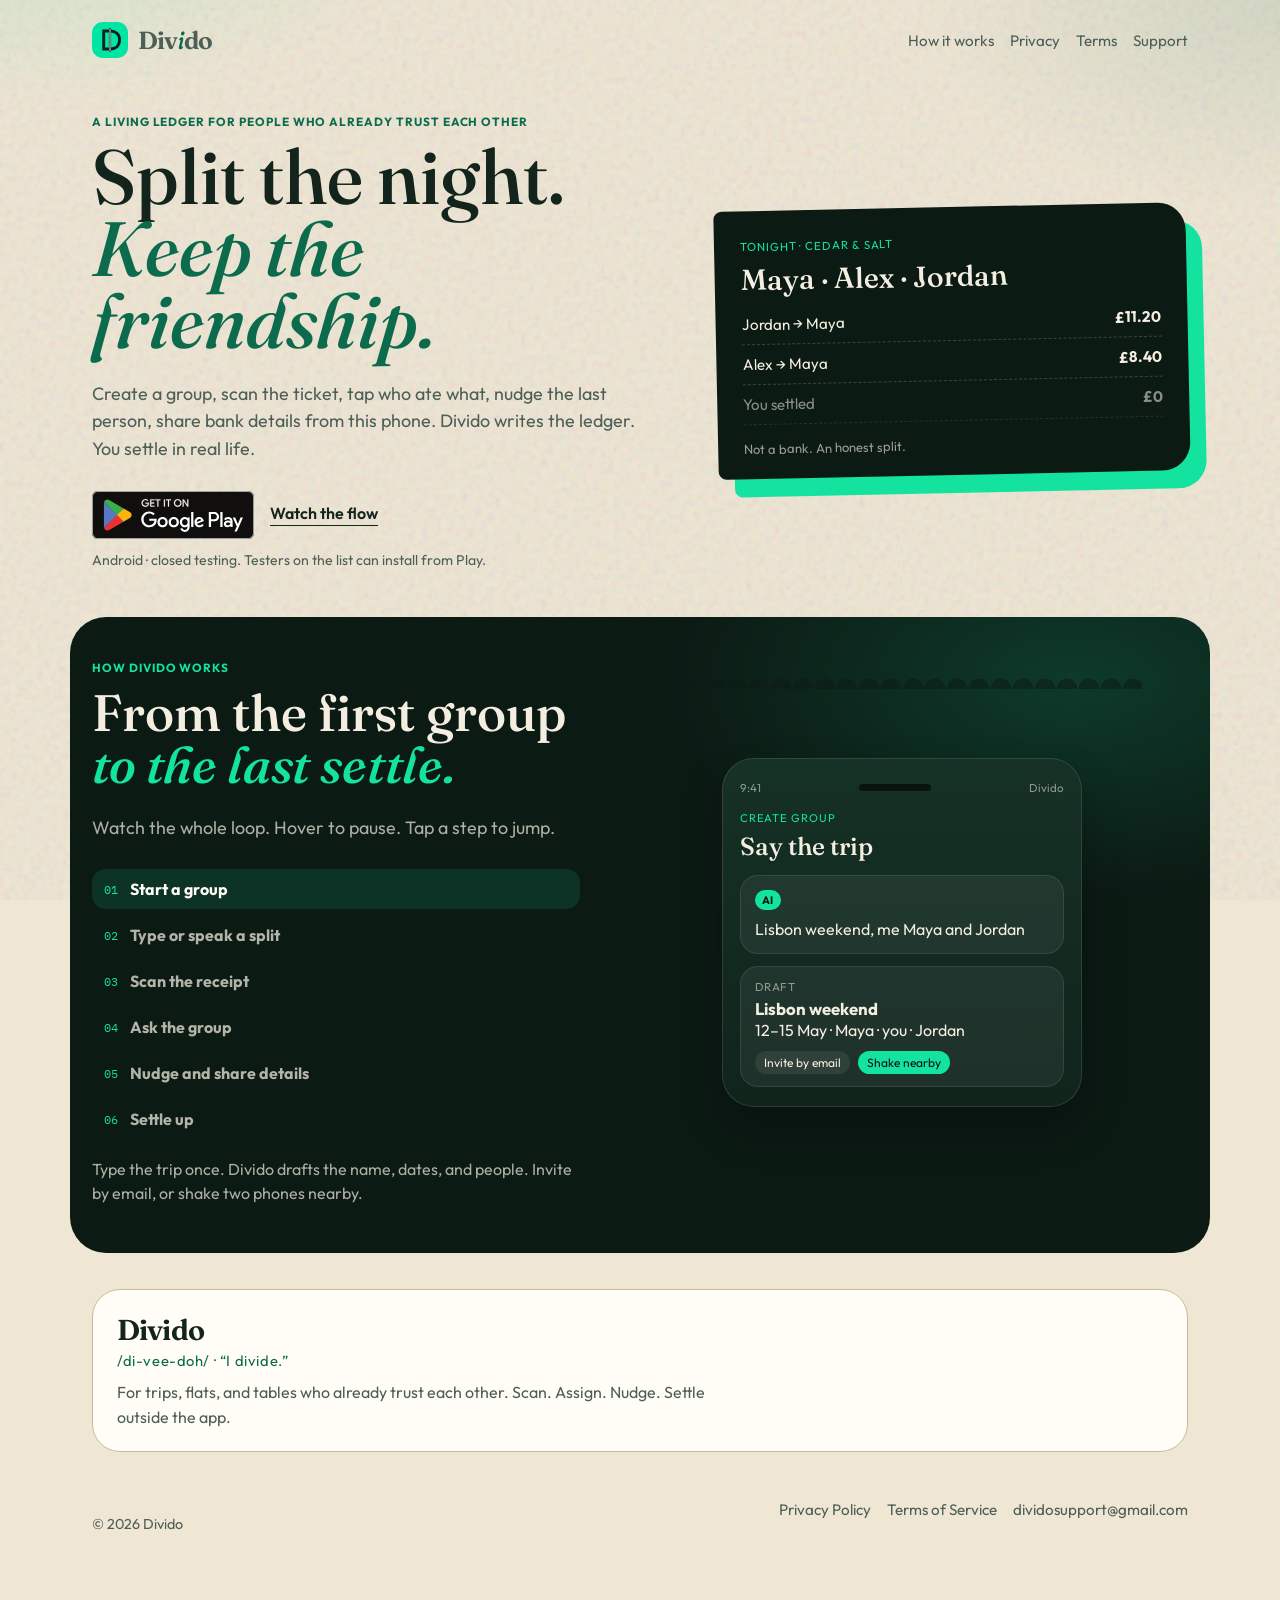
==== commit eee712e6: "Publish the animated How it works homepage. Show the full group-to-settle flow with Maya, Alex, and " ====
--- a/index.html
+++ b/index.html
@@ -12,11 +12,11 @@
     <link rel="preconnect" href="https://fonts.googleapis.com" />
     <link rel="preconnect" href="https://fonts.gstatic.com" crossorigin />
     <link
-      href="https://fonts.googleapis.com/css2?family=Fraunces:opsz,wght@9..144,520;9..144,640&family=Outfit:wght@400;500;600&display=swap"
+      href="https://fonts.googleapis.com/css2?family=Fraunces:opsz,wght@9..144,520;9..144,640&family=IBM+Plex+Mono:wght@500&family=Outfit:wght@400;500;600;700&display=swap"
       rel="stylesheet"
     />
-    <script type="module" crossorigin src="/assets/index-BtmWlCd2.js"></script>
-    <link rel="stylesheet" crossorigin href="/assets/index-9GoBuATi.css">
+    <script type="module" crossorigin src="/assets/index-C6hgYCKO.js"></script>
+    <link rel="stylesheet" crossorigin href="/assets/index-BbK8OXO3.css">
   </head>
   <body>
     <div id="root"></div>
--- a/assets/index-BbK8OXO3.css
+++ b/assets/index-BbK8OXO3.css
@@ -0,0 +1 @@
+:root{--bg: #efe6d4;--bg-deep: #e2d4bc;--ink: #12241c;--muted: #4d5f56;--line: #c9b89a;--raised: #fff8ea;--surface: #fffdf6;--mint: #14e3a0;--mint-deep: #0aa874;--primary: #0b6b4c;--cta-label: #08150f;--night: #0c1a14;--glass: rgba(255, 253, 246, .7);--shadow: rgba(28, 22, 12, .16);--max: 1140px}*{box-sizing:border-box}html,body{margin:0;min-height:100%;background:radial-gradient(900px 480px at 0% -10%,rgba(20,227,160,.22),transparent 55%),radial-gradient(720px 420px at 100% 0%,rgba(11,107,76,.12),transparent 50%),var(--bg);color:var(--ink);font-family:Outfit,system-ui,sans-serif}body:before{content:"";position:fixed;top:0;right:0;bottom:0;left:0;pointer-events:none;opacity:.18;background-image:url("data:image/svg+xml,%3Csvg viewBox='0 0 160 160' xmlns='http://www.w3.org/2000/svg'%3E%3Cfilter id='n'%3E%3CfeTurbulence type='fractalNoise' baseFrequency='.85' numOctaves='4' stitchTiles='stitch'/%3E%3C/filter%3E%3Crect width='100%25' height='100%25' filter='url(%23n)'/%3E%3C/svg%3E");z-index:0}#root{position:relative;z-index:1;min-height:100vh}a{color:var(--primary)}.page{max-width:var(--max);margin:0 auto;padding:22px 22px 72px}.nav{display:flex;align-items:center;justify-content:space-between;gap:16px}.logo{display:inline-flex;align-items:center;gap:10px;color:var(--ink);text-decoration:none}.logo-mark{width:36px;height:36px;flex:0 0 auto}.logo-word{font-family:Fraunces,Georgia,serif;font-size:1.55rem;font-weight:640;letter-spacing:-.04em;line-height:1}.logo-word span{display:inline-block;color:var(--primary);font-style:italic;transform:scaleX(.72)}.nav nav,.foot nav{display:flex;flex-wrap:wrap;gap:16px}.nav a,.foot a{color:var(--muted);text-decoration:none;font-size:.95rem}.nav a:hover,.foot a:hover{color:var(--ink)}.hero{display:grid;grid-template-columns:1.1fr .9fr;gap:48px;align-items:center;padding:56px 0 36px}.eyebrow{margin:0 0 12px;letter-spacing:.08em;text-transform:uppercase;font-size:.74rem;color:var(--primary);font-weight:700}h1{margin:0;font-family:Fraunces,Georgia,serif;font-size:clamp(2.8rem,6vw,5rem);line-height:.94;font-weight:520}h1 span{display:block;font-style:italic;color:var(--primary)}.lede{max-width:34rem;margin:22px 0 28px;font-size:1.12rem;line-height:1.55;color:var(--muted)}.cta{display:flex;flex-wrap:wrap;align-items:center;gap:16px}.ghost-link{color:var(--ink);font-weight:600;text-decoration:none;border-bottom:1px solid var(--ink);padding-bottom:2px}.cta-note{margin:12px 0 0;color:var(--muted);font-size:.88rem}.play-link{display:inline-flex;line-height:0}.play-link.soon{cursor:default}.play-badge{display:block;height:48px;width:auto}.hero-card{padding:28px 26px 22px;border-radius:8px 28px 28px 8px;background:var(--night);color:#f4eee0;box-shadow:16px 18px 0 var(--mint);transform:rotate(-1.2deg)}.hero-card-kicker{margin:0 0 8px;letter-spacing:.08em;text-transform:uppercase;font-size:.72rem;color:var(--mint)}.hero-card h2{margin:0 0 18px;font-family:Fraunces,Georgia,serif;font-size:1.8rem;font-weight:520}.hero-card ul{list-style:none;margin:0;padding:0;display:grid;gap:10px}.hero-card li{display:flex;justify-content:space-between;gap:12px;padding-bottom:10px;border-bottom:1px dashed rgba(244,238,224,.2);font-size:.95rem}.hero-card li.done{opacity:.55}.hero-card-note{margin:16px 0 0;color:#f4eee09e;font-size:.82rem}.hw{margin:12px -22px 36px;padding:36px 22px 40px;border-radius:36px;background:radial-gradient(680px 360px at 88% 10%,rgba(20,227,160,.16),transparent 60%),var(--night);color:#f4eee0}.hw-inner{max-width:var(--max);margin:0 auto;display:grid;grid-template-columns:.92fr 1.08fr;gap:36px;align-items:center}.hw .eyebrow{color:var(--mint)}.hw h2{margin:0;font-family:Fraunces,Georgia,serif;font-size:clamp(2rem,4vw,3.2rem);line-height:1.02;font-weight:520}.hw h2 span{display:block;font-style:italic;color:var(--mint)}.hw-lede{color:#f4eee0b3}.hw-steps{list-style:none;margin:0 0 18px;padding:0;display:grid;gap:6px}.hw-steps button{width:100%;display:flex;align-items:center;gap:12px;padding:10px 12px;border:0;border-radius:14px;background:transparent;color:#f4eee0b8;text-align:left;cursor:pointer;font:inherit}.hw-steps button span{font-family:IBM Plex Mono,ui-monospace,monospace;font-size:.74rem;color:var(--mint)}.hw-steps button.on{background:#14e3a01f;color:#fffdf6}.hw-caption{margin:0;max-width:34rem;color:#f4eee0b3;line-height:1.5}.hw-stage{position:relative;min-height:560px;display:grid;place-items:center}.hw-ticket{position:absolute;inset:18px 8% auto;height:18px;background:radial-gradient(circle at 10px 18px,var(--night) 10px,transparent 11px) 0 0 / 22px 18px repeat-x;opacity:.55}.hw-phone{position:relative;width:min(100%,360px)}.hw-glow{position:absolute;top:8%;right:-8%;bottom:8%;left:-8%;border-radius:50%;background:radial-gradient(circle,rgba(20,227,160,.28),transparent 68%);filter:blur(12px)}.hw-bezel{position:relative;padding:22px 18px 20px;border-radius:32px;background:linear-gradient(180deg,#163126,#10241c);box-shadow:inset 0 0 0 1px #f4eee01f,0 22px 40px #00000047}.hw-status{display:flex;align-items:center;justify-content:space-between;margin-bottom:16px;color:#f4eee08c;font-size:.72rem}.hw-status b{width:72px;height:7px;border-radius:99px;background:#08150f}.hw-kicker{margin:0;letter-spacing:.08em;text-transform:uppercase;font-size:.7rem;color:var(--mint)}.hw-title{margin:6px 0 14px;font-family:Fraunces,Georgia,serif;font-size:1.55rem;font-weight:520}.hw-box,.hw-card,.hw-note,.hw-owe{padding:12px 14px;border-radius:18px;background:#fffdf60f;border:1px solid rgba(244,238,224,.1)}.hw-ai{display:inline-block;margin-bottom:8px;padding:3px 7px;border-radius:999px;background:var(--mint);color:var(--cta-label);font-size:.68rem;font-weight:700;letter-spacing:.05em;text-transform:uppercase}.hw-box p,.hw-card p,.hw-note p{margin:0;line-height:1.4}.hw-caret{display:inline-block;width:2px;height:.95em;margin-left:1px;background:var(--mint);vertical-align:text-bottom;opacity:0}.hw-caret.on{animation:blink .7s steps(1) infinite}.hw-card{margin-top:12px;opacity:0;transform:translateY(10px)}.hw-card.in,.hw-note.in,.hw-rows.in,.hw-lines.in,.hw-owe.in,.hw-flow.in,.hw-done.in{opacity:1;transform:none;animation:pop .45s ease both}.hw-card.late{animation-delay:.28s}.hw-card small,.hw-owe p{display:block;margin-bottom:4px;color:#f4eee08c;font-size:.72rem;letter-spacing:.04em;text-transform:uppercase}.hw-card strong,.hw-note strong,.hw-owe strong{display:block;font-size:1.05rem}.hw-owe strong{font-family:Fraunces,Georgia,serif;font-size:2rem}.hw-pills{display:flex;flex-wrap:wrap;gap:8px;margin-top:10px}.hw-pills em{padding:4px 9px;border-radius:999px;background:#f4eee014;font-style:normal;font-size:.75rem}.hw-pills em.mint,.hw-person b.mint{background:var(--mint);color:var(--cta-label)}.hw-rows,.hw-lines{list-style:none;margin:12px 0 0;padding:0;display:grid;gap:8px;opacity:0}.hw-row,.hw-lines li{display:flex;align-items:center;justify-content:space-between;gap:10px;padding:9px 10px;border-radius:14px;background:#fffdf60f}.hw-row b,.hw-person b,.hw-note b{width:28px;height:28px;display:grid;place-items:center;border-radius:50%;background:var(--mint);color:var(--cta-label);font-size:.78rem}.hw-row.on{outline:1px solid var(--mint)}.hw-row.wait{opacity:.55}.hw-viewfinder{position:relative;min-height:92px;display:grid;place-items:center;border-radius:18px;background:#08150f;overflow:hidden}.hw-viewfinder span{position:absolute;width:16px;height:16px;border:2px solid var(--mint)}.hw-viewfinder span:nth-child(1){top:10px;left:10px;border-right:0;border-bottom:0}.hw-viewfinder span:nth-child(2){top:10px;right:10px;border-left:0;border-bottom:0}.hw-viewfinder span:nth-child(3){bottom:10px;left:10px;border-right:0;border-top:0}.hw-viewfinder span:nth-child(4){bottom:10px;right:10px;border-left:0;border-top:0}.hw-viewfinder.flash{background:#f4eee0;color:var(--night)}.hw-viewfinder p{margin:0;font-size:.88rem}.hw-lines li em{padding:3px 8px;border-radius:999px;background:var(--mint);color:var(--cta-label);font-style:normal;font-size:.72rem;font-weight:700}.hw-note{display:flex;gap:10px;align-items:flex-start;opacity:0}.hw-flow{display:flex;align-items:center;justify-content:space-between;gap:8px;padding:16px 8px;opacity:0}.hw-person{display:grid;justify-items:center;gap:6px;font-size:.85rem}.hw-arrow{flex:1;display:grid;justify-items:center;gap:4px}.hw-arrow i{display:block;width:100%;height:2px;background:var(--mint);position:relative}.hw-arrow i:after{content:"";position:absolute;right:0;top:-4px;border:5px solid transparent;border-left-color:var(--mint)}.hw-done{margin-top:12px;padding:10px 12px;border-radius:999px;text-align:center;background:#14e3a024;color:var(--mint);opacity:0}.define{margin:8px 0 0;padding:22px 24px;border-radius:28px;background:var(--surface);border:1px solid var(--line)}.define-name{margin:0;font-family:Fraunces,Georgia,serif;font-size:1.8rem;font-weight:640;letter-spacing:-.03em}.define-say{margin:4px 0 10px;color:var(--primary);font-size:.92rem;letter-spacing:.04em}.define p:last-child{margin:0;max-width:40rem;color:var(--muted);line-height:1.55}.foot{display:flex;justify-content:space-between;gap:16px;flex-wrap:wrap;margin-top:48px;color:var(--muted);font-size:.9rem}@keyframes blink{50%{opacity:1}}@keyframes pop{0%{opacity:0;transform:translateY(10px)}to{opacity:1;transform:none}}@media(prefers-reduced-motion:reduce){.hw-caret,.hw-card,.hw-note,.hw-rows,.hw-lines,.hw-owe,.hw-flow,.hw-done{animation:none!important;opacity:1!important;transform:none!important}}@media(max-width:860px){.hero,.hw-inner{grid-template-columns:1fr}.hero{padding-top:32px}.hero-card{transform:none}.hw-stage{min-height:0}}
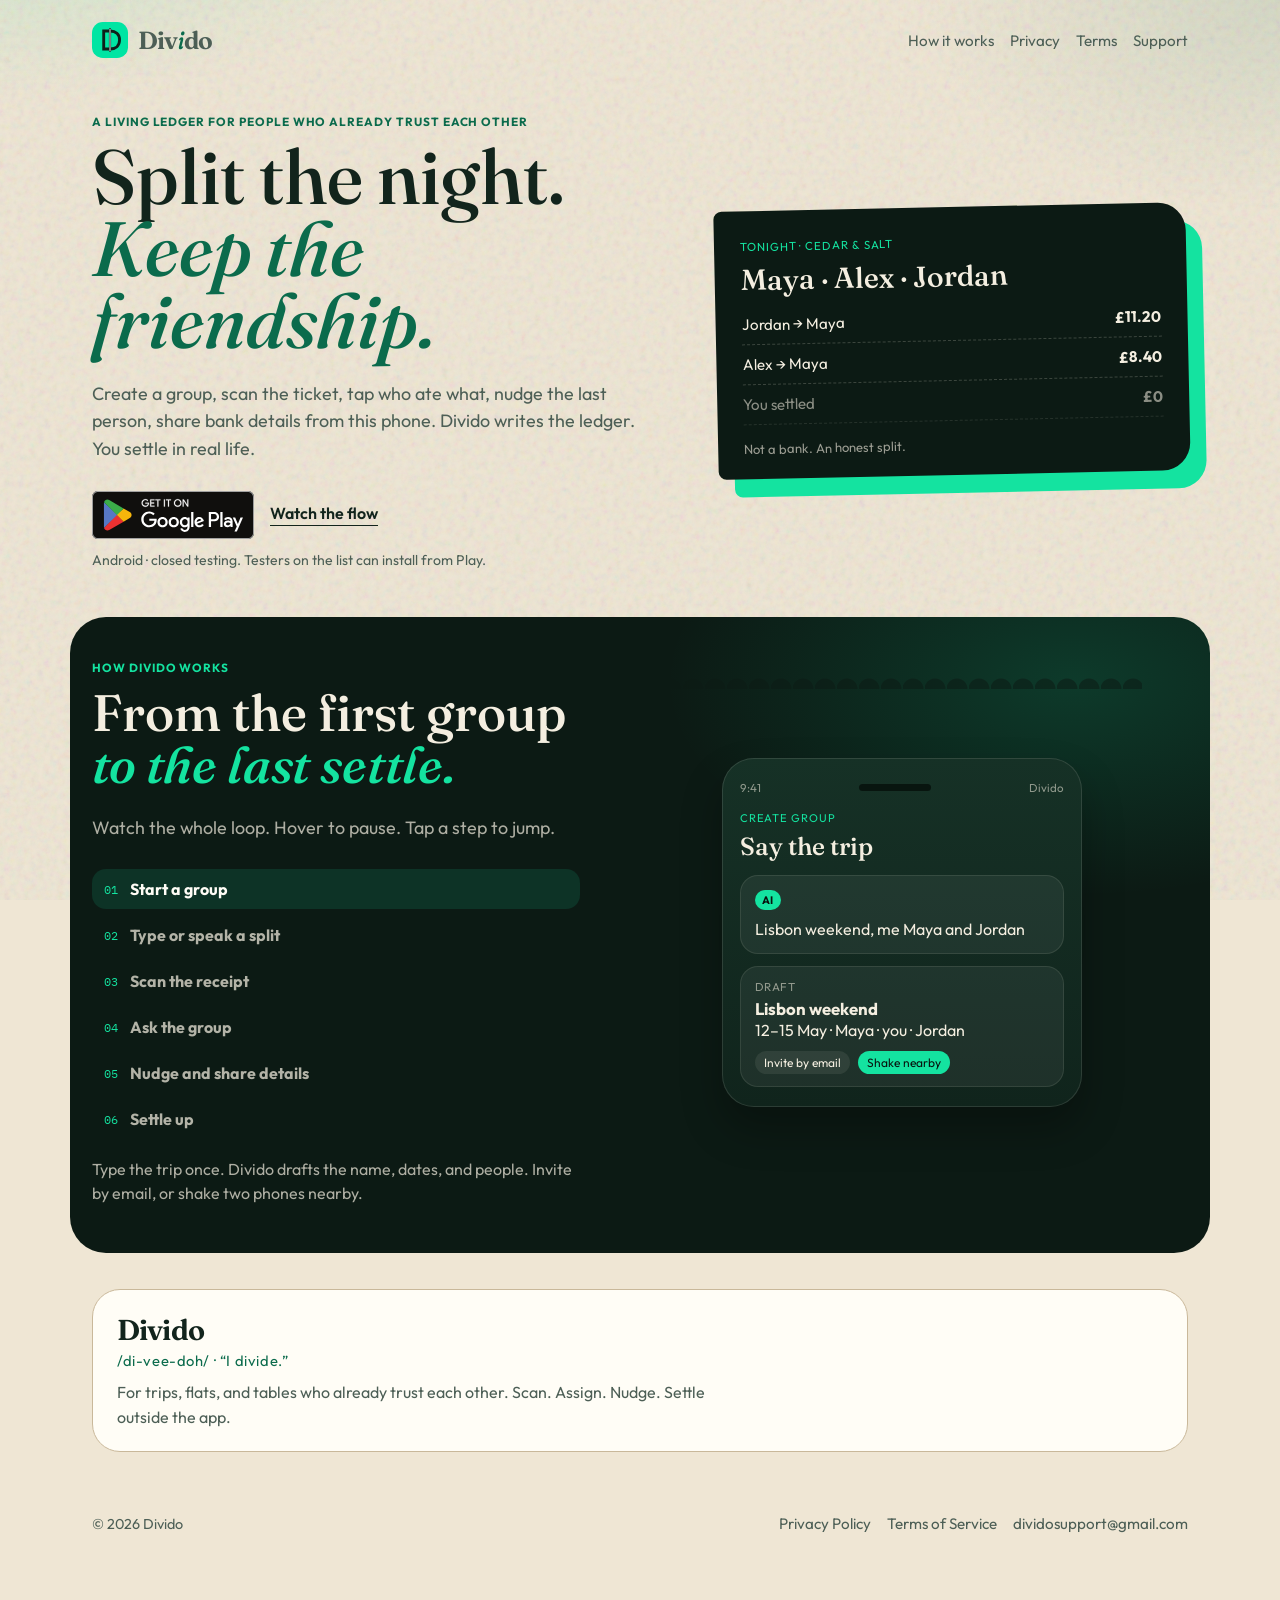
==== commit cb308a3e: "Fix the homepage header wrapping on phones. Co-authored-by: Cursor <cursoragent@cursor.com>" ====
--- a/index.html
+++ b/index.html
@@ -15,8 +15,8 @@
       href="https://fonts.googleapis.com/css2?family=Fraunces:opsz,wght@9..144,520;9..144,640&family=IBM+Plex+Mono:wght@500&family=Outfit:wght@400;500;600;700&display=swap"
       rel="stylesheet"
     />
-    <script type="module" crossorigin src="/assets/index-C6hgYCKO.js"></script>
-    <link rel="stylesheet" crossorigin href="/assets/index-BbK8OXO3.css">
+    <script type="module" crossorigin src="/assets/index-DWuSDdz0.js"></script>
+    <link rel="stylesheet" crossorigin href="/assets/index-D9ME4-7I.css">
   </head>
   <body>
     <div id="root"></div>
--- a/assets/index-D9ME4-7I.css
+++ b/assets/index-D9ME4-7I.css
@@ -0,0 +1 @@
+:root{--bg: #efe6d4;--bg-deep: #e2d4bc;--ink: #12241c;--muted: #4d5f56;--line: #c9b89a;--raised: #fff8ea;--surface: #fffdf6;--mint: #14e3a0;--mint-deep: #0aa874;--primary: #0b6b4c;--cta-label: #08150f;--night: #0c1a14;--glass: rgba(255, 253, 246, .7);--shadow: rgba(28, 22, 12, .16);--max: 1140px}*{box-sizing:border-box}html,body{margin:0;min-height:100%;background:radial-gradient(900px 480px at 0% -10%,rgba(20,227,160,.22),transparent 55%),radial-gradient(720px 420px at 100% 0%,rgba(11,107,76,.12),transparent 50%),var(--bg);color:var(--ink);font-family:Outfit,system-ui,sans-serif}body:before{content:"";position:fixed;top:0;right:0;bottom:0;left:0;pointer-events:none;opacity:.18;background-image:url("data:image/svg+xml,%3Csvg viewBox='0 0 160 160' xmlns='http://www.w3.org/2000/svg'%3E%3Cfilter id='n'%3E%3CfeTurbulence type='fractalNoise' baseFrequency='.85' numOctaves='4' stitchTiles='stitch'/%3E%3C/filter%3E%3Crect width='100%25' height='100%25' filter='url(%23n)'/%3E%3C/svg%3E");z-index:0}#root{position:relative;z-index:1;min-height:100vh}a{color:var(--primary)}.page{max-width:var(--max);margin:0 auto;padding:22px 22px 72px}.nav{display:flex;align-items:center;justify-content:space-between;gap:16px 24px}.logo{display:inline-flex;align-items:center;flex:0 0 auto;gap:10px;color:var(--ink);text-decoration:none;white-space:nowrap}.logo-mark{width:36px;height:36px;flex:0 0 auto}.logo-word{font-family:Fraunces,Georgia,serif;font-size:1.55rem;font-weight:640;letter-spacing:-.04em;line-height:1;white-space:nowrap}.logo-word span{display:inline-block;color:var(--primary);font-style:italic;transform:scaleX(.72)}.nav nav,.foot nav{display:flex;flex-wrap:wrap;align-items:center;gap:12px 16px}.nav a,.foot a{color:var(--muted);text-decoration:none;font-size:.95rem}.nav a:hover,.foot a:hover{color:var(--ink)}.hero{display:grid;grid-template-columns:1.1fr .9fr;gap:48px;align-items:center;padding:56px 0 36px}.eyebrow{margin:0 0 12px;letter-spacing:.08em;text-transform:uppercase;font-size:.74rem;color:var(--primary);font-weight:700}h1{margin:0;font-family:Fraunces,Georgia,serif;font-size:clamp(2.8rem,6vw,5rem);line-height:.94;font-weight:520}h1 span{display:block;font-style:italic;color:var(--primary)}.lede{max-width:34rem;margin:22px 0 28px;font-size:1.12rem;line-height:1.55;color:var(--muted)}.cta{display:flex;flex-wrap:wrap;align-items:center;gap:16px}.ghost-link{color:var(--ink);font-weight:600;text-decoration:none;border-bottom:1px solid var(--ink);padding-bottom:2px}.cta-note{margin:12px 0 0;color:var(--muted);font-size:.88rem}.play-link{display:inline-flex;line-height:0}.play-link.soon{cursor:default}.play-badge{display:block;height:48px;width:auto}.hero-card{padding:28px 26px 22px;border-radius:8px 28px 28px 8px;background:var(--night);color:#f4eee0;box-shadow:16px 18px 0 var(--mint);transform:rotate(-1.2deg)}.hero-card-kicker{margin:0 0 8px;letter-spacing:.08em;text-transform:uppercase;font-size:.72rem;color:var(--mint)}.hero-card h2{margin:0 0 18px;font-family:Fraunces,Georgia,serif;font-size:1.8rem;font-weight:520}.hero-card ul{list-style:none;margin:0;padding:0;display:grid;gap:10px}.hero-card li{display:flex;justify-content:space-between;gap:12px;padding-bottom:10px;border-bottom:1px dashed rgba(244,238,224,.2);font-size:.95rem}.hero-card li.done{opacity:.55}.hero-card-note{margin:16px 0 0;color:#f4eee09e;font-size:.82rem}.hw{margin:12px -22px 36px;padding:36px 22px 40px;border-radius:36px;background:radial-gradient(680px 360px at 88% 10%,rgba(20,227,160,.16),transparent 60%),var(--night);color:#f4eee0}.hw-inner{max-width:var(--max);margin:0 auto;display:grid;grid-template-columns:.92fr 1.08fr;gap:36px;align-items:center}.hw .eyebrow{color:var(--mint)}.hw h2{margin:0;font-family:Fraunces,Georgia,serif;font-size:clamp(2rem,4vw,3.2rem);line-height:1.02;font-weight:520}.hw h2 span{display:block;font-style:italic;color:var(--mint)}.hw-lede{color:#f4eee0b3}.hw-steps{list-style:none;margin:0 0 18px;padding:0;display:grid;gap:6px}.hw-steps button{width:100%;display:flex;align-items:center;gap:12px;padding:10px 12px;border:0;border-radius:14px;background:transparent;color:#f4eee0b8;text-align:left;cursor:pointer;font:inherit}.hw-steps button span{font-family:IBM Plex Mono,ui-monospace,monospace;font-size:.74rem;color:var(--mint)}.hw-steps button.on{background:#14e3a01f;color:#fffdf6}.hw-caption{margin:0;max-width:34rem;color:#f4eee0b3;line-height:1.5}.hw-stage{position:relative;min-height:560px;display:grid;place-items:center}.hw-ticket{position:absolute;inset:18px 8% auto;height:18px;background:radial-gradient(circle at 10px 18px,var(--night) 10px,transparent 11px) 0 0 / 22px 18px repeat-x;opacity:.55}.hw-phone{position:relative;width:min(100%,360px)}.hw-glow{position:absolute;top:8%;right:-8%;bottom:8%;left:-8%;border-radius:50%;background:radial-gradient(circle,rgba(20,227,160,.28),transparent 68%);filter:blur(12px)}.hw-bezel{position:relative;padding:22px 18px 20px;border-radius:32px;background:linear-gradient(180deg,#163126,#10241c);box-shadow:inset 0 0 0 1px #f4eee01f,0 22px 40px #00000047}.hw-status{display:flex;align-items:center;justify-content:space-between;margin-bottom:16px;color:#f4eee08c;font-size:.72rem}.hw-status b{width:72px;height:7px;border-radius:99px;background:#08150f}.hw-kicker{margin:0;letter-spacing:.08em;text-transform:uppercase;font-size:.7rem;color:var(--mint)}.hw-title{margin:6px 0 14px;font-family:Fraunces,Georgia,serif;font-size:1.55rem;font-weight:520}.hw-box,.hw-card,.hw-note,.hw-owe{padding:12px 14px;border-radius:18px;background:#fffdf60f;border:1px solid rgba(244,238,224,.1)}.hw-ai{display:inline-block;margin-bottom:8px;padding:3px 7px;border-radius:999px;background:var(--mint);color:var(--cta-label);font-size:.68rem;font-weight:700;letter-spacing:.05em;text-transform:uppercase}.hw-box p,.hw-card p,.hw-note p{margin:0;line-height:1.4}.hw-caret{display:inline-block;width:2px;height:.95em;margin-left:1px;background:var(--mint);vertical-align:text-bottom;opacity:0}.hw-caret.on{animation:blink .7s steps(1) infinite}.hw-card{margin-top:12px;opacity:0;transform:translateY(10px)}.hw-card.in,.hw-note.in,.hw-rows.in,.hw-lines.in,.hw-owe.in,.hw-flow.in,.hw-done.in{opacity:1;transform:none;animation:pop .45s ease both}.hw-card.late{animation-delay:.28s}.hw-card small,.hw-owe p{display:block;margin-bottom:4px;color:#f4eee08c;font-size:.72rem;letter-spacing:.04em;text-transform:uppercase}.hw-card strong,.hw-note strong,.hw-owe strong{display:block;font-size:1.05rem}.hw-owe strong{font-family:Fraunces,Georgia,serif;font-size:2rem}.hw-pills{display:flex;flex-wrap:wrap;gap:8px;margin-top:10px}.hw-pills em{padding:4px 9px;border-radius:999px;background:#f4eee014;font-style:normal;font-size:.75rem}.hw-pills em.mint,.hw-person b.mint{background:var(--mint);color:var(--cta-label)}.hw-rows,.hw-lines{list-style:none;margin:12px 0 0;padding:0;display:grid;gap:8px;opacity:0}.hw-row,.hw-lines li{display:flex;align-items:center;justify-content:space-between;gap:10px;padding:9px 10px;border-radius:14px;background:#fffdf60f}.hw-row b,.hw-person b,.hw-note b{width:28px;height:28px;display:grid;place-items:center;border-radius:50%;background:var(--mint);color:var(--cta-label);font-size:.78rem}.hw-row.on{outline:1px solid var(--mint)}.hw-row.wait{opacity:.55}.hw-viewfinder{position:relative;min-height:92px;display:grid;place-items:center;border-radius:18px;background:#08150f;overflow:hidden}.hw-viewfinder span{position:absolute;width:16px;height:16px;border:2px solid var(--mint)}.hw-viewfinder span:nth-child(1){top:10px;left:10px;border-right:0;border-bottom:0}.hw-viewfinder span:nth-child(2){top:10px;right:10px;border-left:0;border-bottom:0}.hw-viewfinder span:nth-child(3){bottom:10px;left:10px;border-right:0;border-top:0}.hw-viewfinder span:nth-child(4){bottom:10px;right:10px;border-left:0;border-top:0}.hw-viewfinder.flash{background:#f4eee0;color:var(--night)}.hw-viewfinder p{margin:0;font-size:.88rem}.hw-lines li em{padding:3px 8px;border-radius:999px;background:var(--mint);color:var(--cta-label);font-style:normal;font-size:.72rem;font-weight:700}.hw-note{display:flex;gap:10px;align-items:flex-start;opacity:0}.hw-flow{display:flex;align-items:center;justify-content:space-between;gap:8px;padding:16px 8px;opacity:0}.hw-person{display:grid;justify-items:center;gap:6px;font-size:.85rem}.hw-arrow{flex:1;display:grid;justify-items:center;gap:4px}.hw-arrow i{display:block;width:100%;height:2px;background:var(--mint);position:relative}.hw-arrow i:after{content:"";position:absolute;right:0;top:-4px;border:5px solid transparent;border-left-color:var(--mint)}.hw-done{margin-top:12px;padding:10px 12px;border-radius:999px;text-align:center;background:#14e3a024;color:var(--mint);opacity:0}.define{margin:8px 0 0;padding:22px 24px;border-radius:28px;background:var(--surface);border:1px solid var(--line)}.define-name{margin:0;font-family:Fraunces,Georgia,serif;font-size:1.8rem;font-weight:640;letter-spacing:-.03em}.define-say{margin:4px 0 10px;color:var(--primary);font-size:.92rem;letter-spacing:.04em}.define p:last-child{margin:0;max-width:40rem;color:var(--muted);line-height:1.55}.foot{display:flex;justify-content:space-between;gap:16px;flex-wrap:wrap;margin-top:48px;color:var(--muted);font-size:.9rem}@keyframes blink{50%{opacity:1}}@keyframes pop{0%{opacity:0;transform:translateY(10px)}to{opacity:1;transform:none}}@media(prefers-reduced-motion:reduce){.hw-caret,.hw-card,.hw-note,.hw-rows,.hw-lines,.hw-owe,.hw-flow,.hw-done{animation:none!important;opacity:1!important;transform:none!important}}@media(max-width:860px){.hero,.hw-inner{grid-template-columns:1fr}.hero{padding-top:32px}.hero-card{transform:none}.hw-stage{min-height:0}.nav{flex-direction:column;align-items:flex-start;gap:12px}.nav nav{width:100%;justify-content:flex-start}}
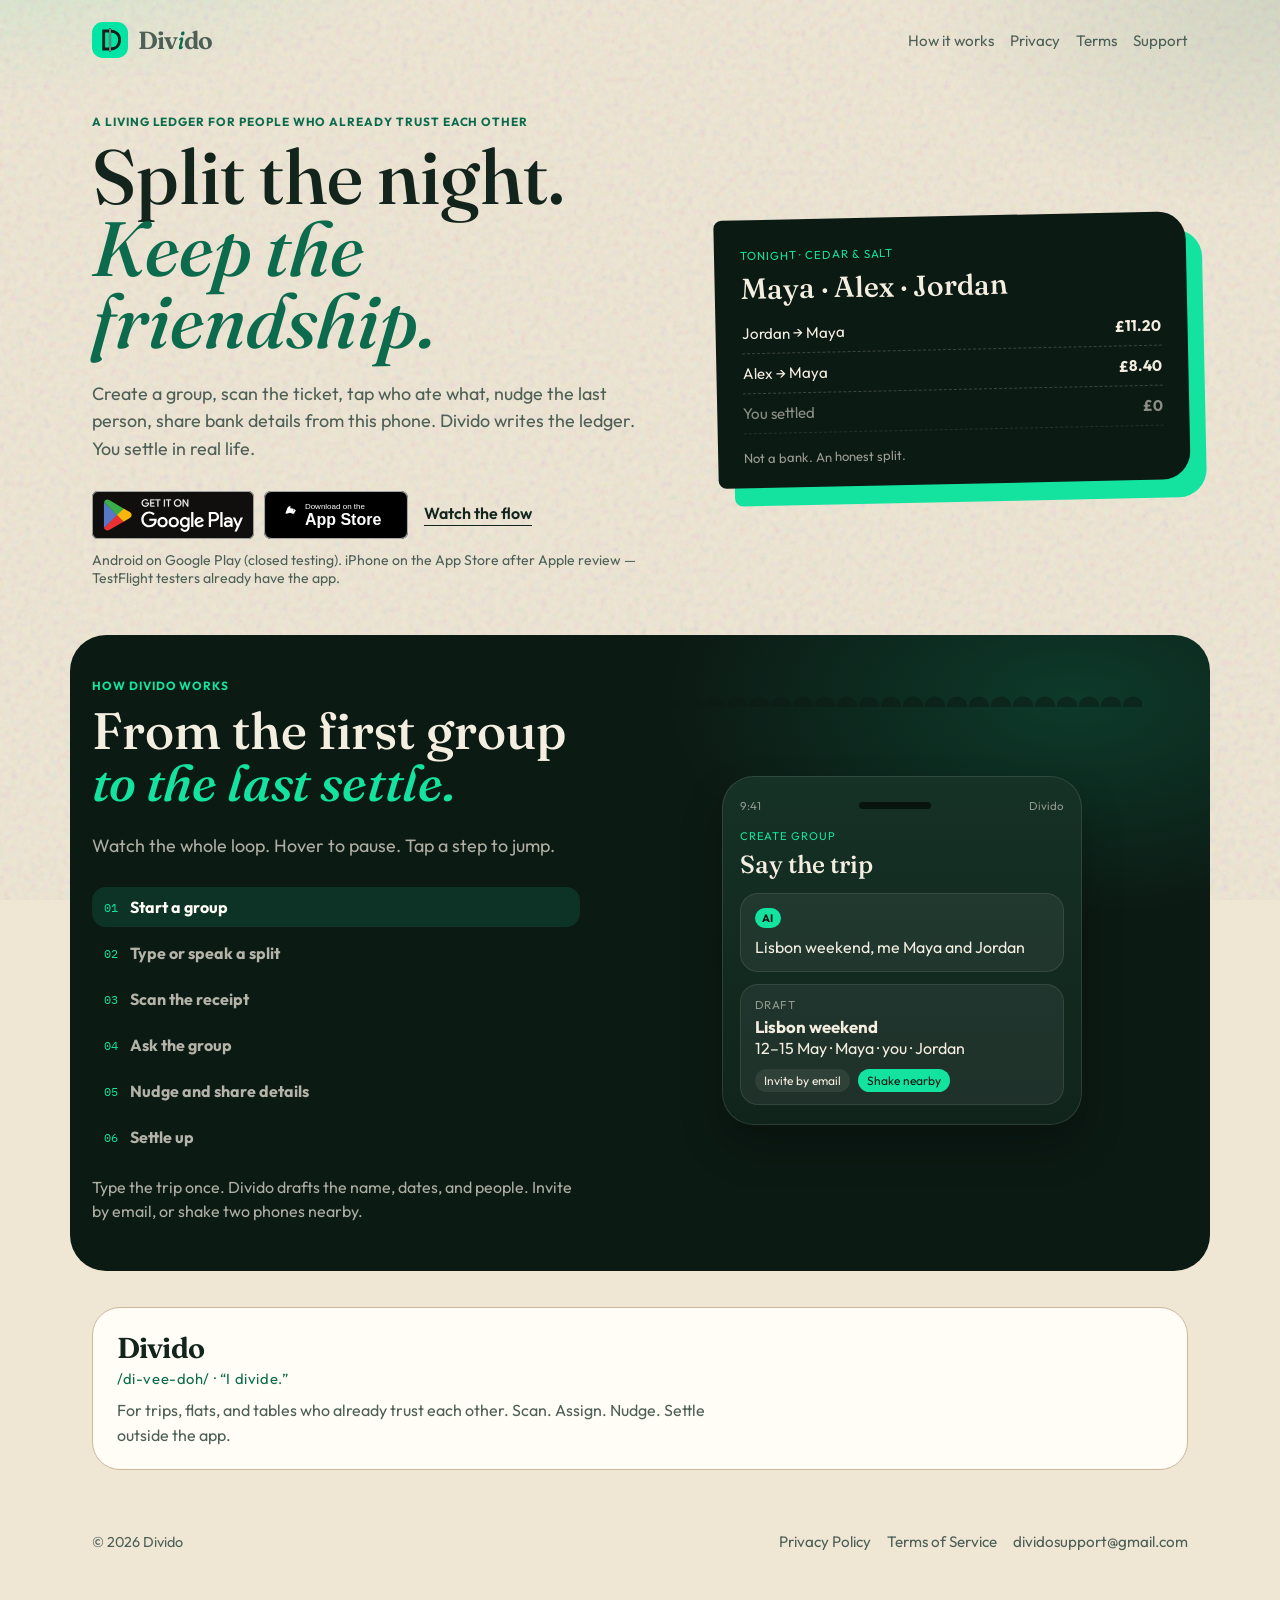
==== commit 34be179f: "Add an App Store badge beside Google Play on the marketing site." ====
--- a/index.html
+++ b/index.html
@@ -15,8 +15,8 @@
       href="https://fonts.googleapis.com/css2?family=Fraunces:opsz,wght@9..144,520;9..144,640&family=IBM+Plex+Mono:wght@500&family=Outfit:wght@400;500;600;700&display=swap"
       rel="stylesheet"
     />
-    <script type="module" crossorigin src="/assets/index-DWuSDdz0.js"></script>
-    <link rel="stylesheet" crossorigin href="/assets/index-D9ME4-7I.css">
+    <script type="module" crossorigin src="/assets/index-DB7Mnm3E.js"></script>
+    <link rel="stylesheet" crossorigin href="/assets/index-DJ4w2pN6.css">
   </head>
   <body>
     <div id="root"></div>
--- a/assets/index-DJ4w2pN6.css
+++ b/assets/index-DJ4w2pN6.css
@@ -0,0 +1 @@
+:root{--bg: #efe6d4;--bg-deep: #e2d4bc;--ink: #12241c;--muted: #4d5f56;--line: #c9b89a;--raised: #fff8ea;--surface: #fffdf6;--mint: #14e3a0;--mint-deep: #0aa874;--primary: #0b6b4c;--cta-label: #08150f;--night: #0c1a14;--glass: rgba(255, 253, 246, .7);--shadow: rgba(28, 22, 12, .16);--max: 1140px}*{box-sizing:border-box}html,body{margin:0;min-height:100%;background:radial-gradient(900px 480px at 0% -10%,rgba(20,227,160,.22),transparent 55%),radial-gradient(720px 420px at 100% 0%,rgba(11,107,76,.12),transparent 50%),var(--bg);color:var(--ink);font-family:Outfit,system-ui,sans-serif}body:before{content:"";position:fixed;top:0;right:0;bottom:0;left:0;pointer-events:none;opacity:.18;background-image:url("data:image/svg+xml,%3Csvg viewBox='0 0 160 160' xmlns='http://www.w3.org/2000/svg'%3E%3Cfilter id='n'%3E%3CfeTurbulence type='fractalNoise' baseFrequency='.85' numOctaves='4' stitchTiles='stitch'/%3E%3C/filter%3E%3Crect width='100%25' height='100%25' filter='url(%23n)'/%3E%3C/svg%3E");z-index:0}#root{position:relative;z-index:1;min-height:100vh}a{color:var(--primary)}.page{max-width:var(--max);margin:0 auto;padding:22px 22px 72px}.nav{display:flex;align-items:center;justify-content:space-between;gap:16px 24px}.logo{display:inline-flex;align-items:center;flex:0 0 auto;gap:10px;color:var(--ink);text-decoration:none;white-space:nowrap}.logo-mark{width:36px;height:36px;flex:0 0 auto}.logo-word{font-family:Fraunces,Georgia,serif;font-size:1.55rem;font-weight:640;letter-spacing:-.04em;line-height:1;white-space:nowrap}.logo-word span{display:inline-block;color:var(--primary);font-style:italic;transform:scaleX(.72)}.nav nav,.foot nav{display:flex;flex-wrap:wrap;align-items:center;gap:12px 16px}.nav a,.foot a{color:var(--muted);text-decoration:none;font-size:.95rem}.nav a:hover,.foot a:hover{color:var(--ink)}.hero{display:grid;grid-template-columns:1.1fr .9fr;gap:48px;align-items:center;padding:56px 0 36px}.eyebrow{margin:0 0 12px;letter-spacing:.08em;text-transform:uppercase;font-size:.74rem;color:var(--primary);font-weight:700}h1{margin:0;font-family:Fraunces,Georgia,serif;font-size:clamp(2.8rem,6vw,5rem);line-height:.94;font-weight:520}h1 span{display:block;font-style:italic;color:var(--primary)}.lede{max-width:34rem;margin:22px 0 28px;font-size:1.12rem;line-height:1.55;color:var(--muted)}.cta{display:flex;flex-wrap:wrap;align-items:center;gap:16px}.store-row{display:flex;flex-wrap:wrap;align-items:center;gap:10px}.ghost-link{color:var(--ink);font-weight:600;text-decoration:none;border-bottom:1px solid var(--ink);padding-bottom:2px}.cta-note{margin:12px 0 0;color:var(--muted);font-size:.88rem}.play-link{display:inline-flex;line-height:0}.play-link.soon{cursor:default}.play-badge{display:block;height:48px;width:auto}.hero-card{padding:28px 26px 22px;border-radius:8px 28px 28px 8px;background:var(--night);color:#f4eee0;box-shadow:16px 18px 0 var(--mint);transform:rotate(-1.2deg)}.hero-card-kicker{margin:0 0 8px;letter-spacing:.08em;text-transform:uppercase;font-size:.72rem;color:var(--mint)}.hero-card h2{margin:0 0 18px;font-family:Fraunces,Georgia,serif;font-size:1.8rem;font-weight:520}.hero-card ul{list-style:none;margin:0;padding:0;display:grid;gap:10px}.hero-card li{display:flex;justify-content:space-between;gap:12px;padding-bottom:10px;border-bottom:1px dashed rgba(244,238,224,.2);font-size:.95rem}.hero-card li.done{opacity:.55}.hero-card-note{margin:16px 0 0;color:#f4eee09e;font-size:.82rem}.hw{margin:12px -22px 36px;padding:36px 22px 40px;border-radius:36px;background:radial-gradient(680px 360px at 88% 10%,rgba(20,227,160,.16),transparent 60%),var(--night);color:#f4eee0}.hw-inner{max-width:var(--max);margin:0 auto;display:grid;grid-template-columns:.92fr 1.08fr;gap:36px;align-items:center}.hw .eyebrow{color:var(--mint)}.hw h2{margin:0;font-family:Fraunces,Georgia,serif;font-size:clamp(2rem,4vw,3.2rem);line-height:1.02;font-weight:520}.hw h2 span{display:block;font-style:italic;color:var(--mint)}.hw-lede{color:#f4eee0b3}.hw-steps{list-style:none;margin:0 0 18px;padding:0;display:grid;gap:6px}.hw-steps button{width:100%;display:flex;align-items:center;gap:12px;padding:10px 12px;border:0;border-radius:14px;background:transparent;color:#f4eee0b8;text-align:left;cursor:pointer;font:inherit}.hw-steps button span{font-family:IBM Plex Mono,ui-monospace,monospace;font-size:.74rem;color:var(--mint)}.hw-steps button.on{background:#14e3a01f;color:#fffdf6}.hw-caption{margin:0;max-width:34rem;color:#f4eee0b3;line-height:1.5}.hw-stage{position:relative;min-height:560px;display:grid;place-items:center}.hw-ticket{position:absolute;inset:18px 8% auto;height:18px;background:radial-gradient(circle at 10px 18px,var(--night) 10px,transparent 11px) 0 0 / 22px 18px repeat-x;opacity:.55}.hw-phone{position:relative;width:min(100%,360px)}.hw-glow{position:absolute;top:8%;right:-8%;bottom:8%;left:-8%;border-radius:50%;background:radial-gradient(circle,rgba(20,227,160,.28),transparent 68%);filter:blur(12px)}.hw-bezel{position:relative;padding:22px 18px 20px;border-radius:32px;background:linear-gradient(180deg,#163126,#10241c);box-shadow:inset 0 0 0 1px #f4eee01f,0 22px 40px #00000047}.hw-status{display:flex;align-items:center;justify-content:space-between;margin-bottom:16px;color:#f4eee08c;font-size:.72rem}.hw-status b{width:72px;height:7px;border-radius:99px;background:#08150f}.hw-kicker{margin:0;letter-spacing:.08em;text-transform:uppercase;font-size:.7rem;color:var(--mint)}.hw-title{margin:6px 0 14px;font-family:Fraunces,Georgia,serif;font-size:1.55rem;font-weight:520}.hw-box,.hw-card,.hw-note,.hw-owe{padding:12px 14px;border-radius:18px;background:#fffdf60f;border:1px solid rgba(244,238,224,.1)}.hw-ai{display:inline-block;margin-bottom:8px;padding:3px 7px;border-radius:999px;background:var(--mint);color:var(--cta-label);font-size:.68rem;font-weight:700;letter-spacing:.05em;text-transform:uppercase}.hw-box p,.hw-card p,.hw-note p{margin:0;line-height:1.4}.hw-caret{display:inline-block;width:2px;height:.95em;margin-left:1px;background:var(--mint);vertical-align:text-bottom;opacity:0}.hw-caret.on{animation:blink .7s steps(1) infinite}.hw-card{margin-top:12px;opacity:0;transform:translateY(10px)}.hw-card.in,.hw-note.in,.hw-rows.in,.hw-lines.in,.hw-owe.in,.hw-flow.in,.hw-done.in{opacity:1;transform:none;animation:pop .45s ease both}.hw-card.late{animation-delay:.28s}.hw-card small,.hw-owe p{display:block;margin-bottom:4px;color:#f4eee08c;font-size:.72rem;letter-spacing:.04em;text-transform:uppercase}.hw-card strong,.hw-note strong,.hw-owe strong{display:block;font-size:1.05rem}.hw-owe strong{font-family:Fraunces,Georgia,serif;font-size:2rem}.hw-pills{display:flex;flex-wrap:wrap;gap:8px;margin-top:10px}.hw-pills em{padding:4px 9px;border-radius:999px;background:#f4eee014;font-style:normal;font-size:.75rem}.hw-pills em.mint,.hw-person b.mint{background:var(--mint);color:var(--cta-label)}.hw-rows,.hw-lines{list-style:none;margin:12px 0 0;padding:0;display:grid;gap:8px;opacity:0}.hw-row,.hw-lines li{display:flex;align-items:center;justify-content:space-between;gap:10px;padding:9px 10px;border-radius:14px;background:#fffdf60f}.hw-row b,.hw-person b,.hw-note b{width:28px;height:28px;display:grid;place-items:center;border-radius:50%;background:var(--mint);color:var(--cta-label);font-size:.78rem}.hw-row.on{outline:1px solid var(--mint)}.hw-row.wait{opacity:.55}.hw-viewfinder{position:relative;min-height:92px;display:grid;place-items:center;border-radius:18px;background:#08150f;overflow:hidden}.hw-viewfinder span{position:absolute;width:16px;height:16px;border:2px solid var(--mint)}.hw-viewfinder span:nth-child(1){top:10px;left:10px;border-right:0;border-bottom:0}.hw-viewfinder span:nth-child(2){top:10px;right:10px;border-left:0;border-bottom:0}.hw-viewfinder span:nth-child(3){bottom:10px;left:10px;border-right:0;border-top:0}.hw-viewfinder span:nth-child(4){bottom:10px;right:10px;border-left:0;border-top:0}.hw-viewfinder.flash{background:#f4eee0;color:var(--night)}.hw-viewfinder p{margin:0;font-size:.88rem}.hw-lines li em{padding:3px 8px;border-radius:999px;background:var(--mint);color:var(--cta-label);font-style:normal;font-size:.72rem;font-weight:700}.hw-note{display:flex;gap:10px;align-items:flex-start;opacity:0}.hw-flow{display:flex;align-items:center;justify-content:space-between;gap:8px;padding:16px 8px;opacity:0}.hw-person{display:grid;justify-items:center;gap:6px;font-size:.85rem}.hw-arrow{flex:1;display:grid;justify-items:center;gap:4px}.hw-arrow i{display:block;width:100%;height:2px;background:var(--mint);position:relative}.hw-arrow i:after{content:"";position:absolute;right:0;top:-4px;border:5px solid transparent;border-left-color:var(--mint)}.hw-done{margin-top:12px;padding:10px 12px;border-radius:999px;text-align:center;background:#14e3a024;color:var(--mint);opacity:0}.define{margin:8px 0 0;padding:22px 24px;border-radius:28px;background:var(--surface);border:1px solid var(--line)}.define-name{margin:0;font-family:Fraunces,Georgia,serif;font-size:1.8rem;font-weight:640;letter-spacing:-.03em}.define-say{margin:4px 0 10px;color:var(--primary);font-size:.92rem;letter-spacing:.04em}.define p:last-child{margin:0;max-width:40rem;color:var(--muted);line-height:1.55}.foot{display:flex;justify-content:space-between;gap:16px;flex-wrap:wrap;margin-top:48px;color:var(--muted);font-size:.9rem}@keyframes blink{50%{opacity:1}}@keyframes pop{0%{opacity:0;transform:translateY(10px)}to{opacity:1;transform:none}}@media(prefers-reduced-motion:reduce){.hw-caret,.hw-card,.hw-note,.hw-rows,.hw-lines,.hw-owe,.hw-flow,.hw-done{animation:none!important;opacity:1!important;transform:none!important}}@media(max-width:860px){.hero,.hw-inner{grid-template-columns:1fr}.hero{padding-top:32px}.hero-card{transform:none}.hw-stage{min-height:0}.nav{flex-direction:column;align-items:flex-start;gap:12px}.nav nav{width:100%;justify-content:flex-start}}
